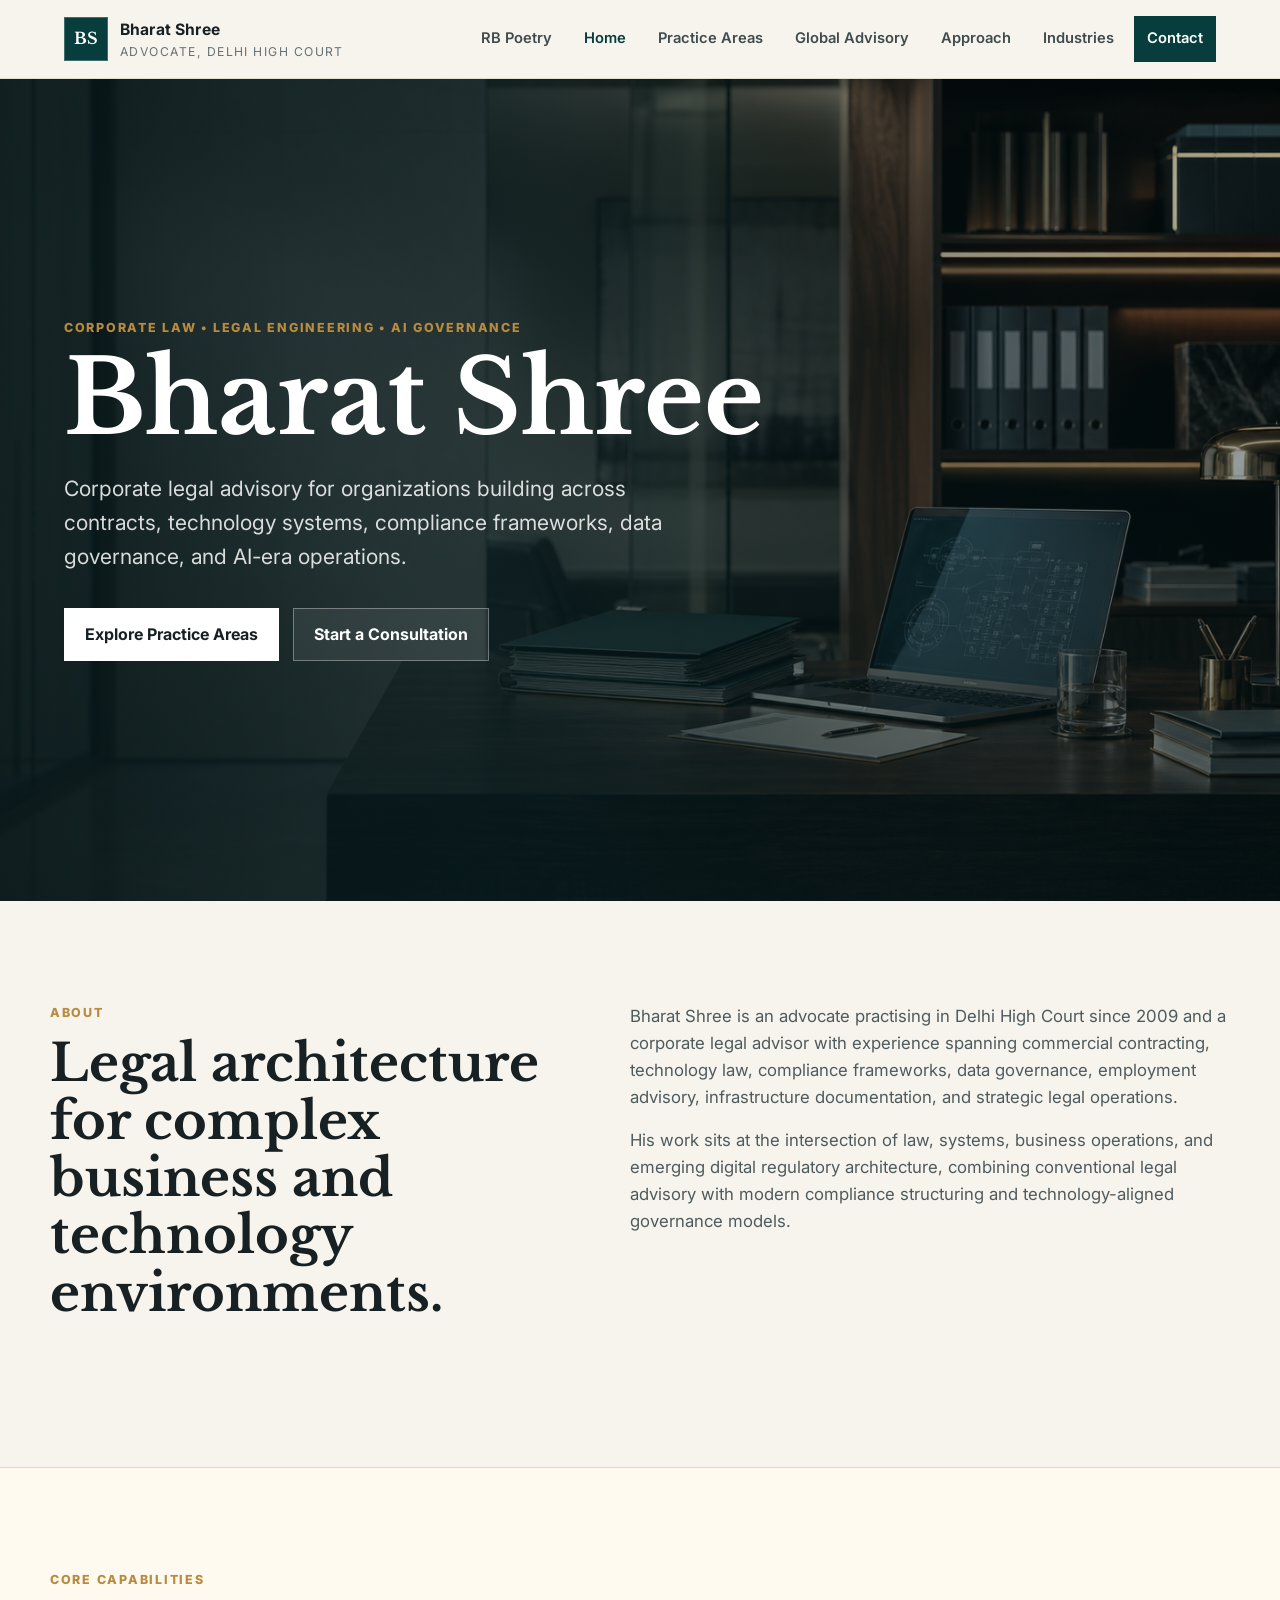
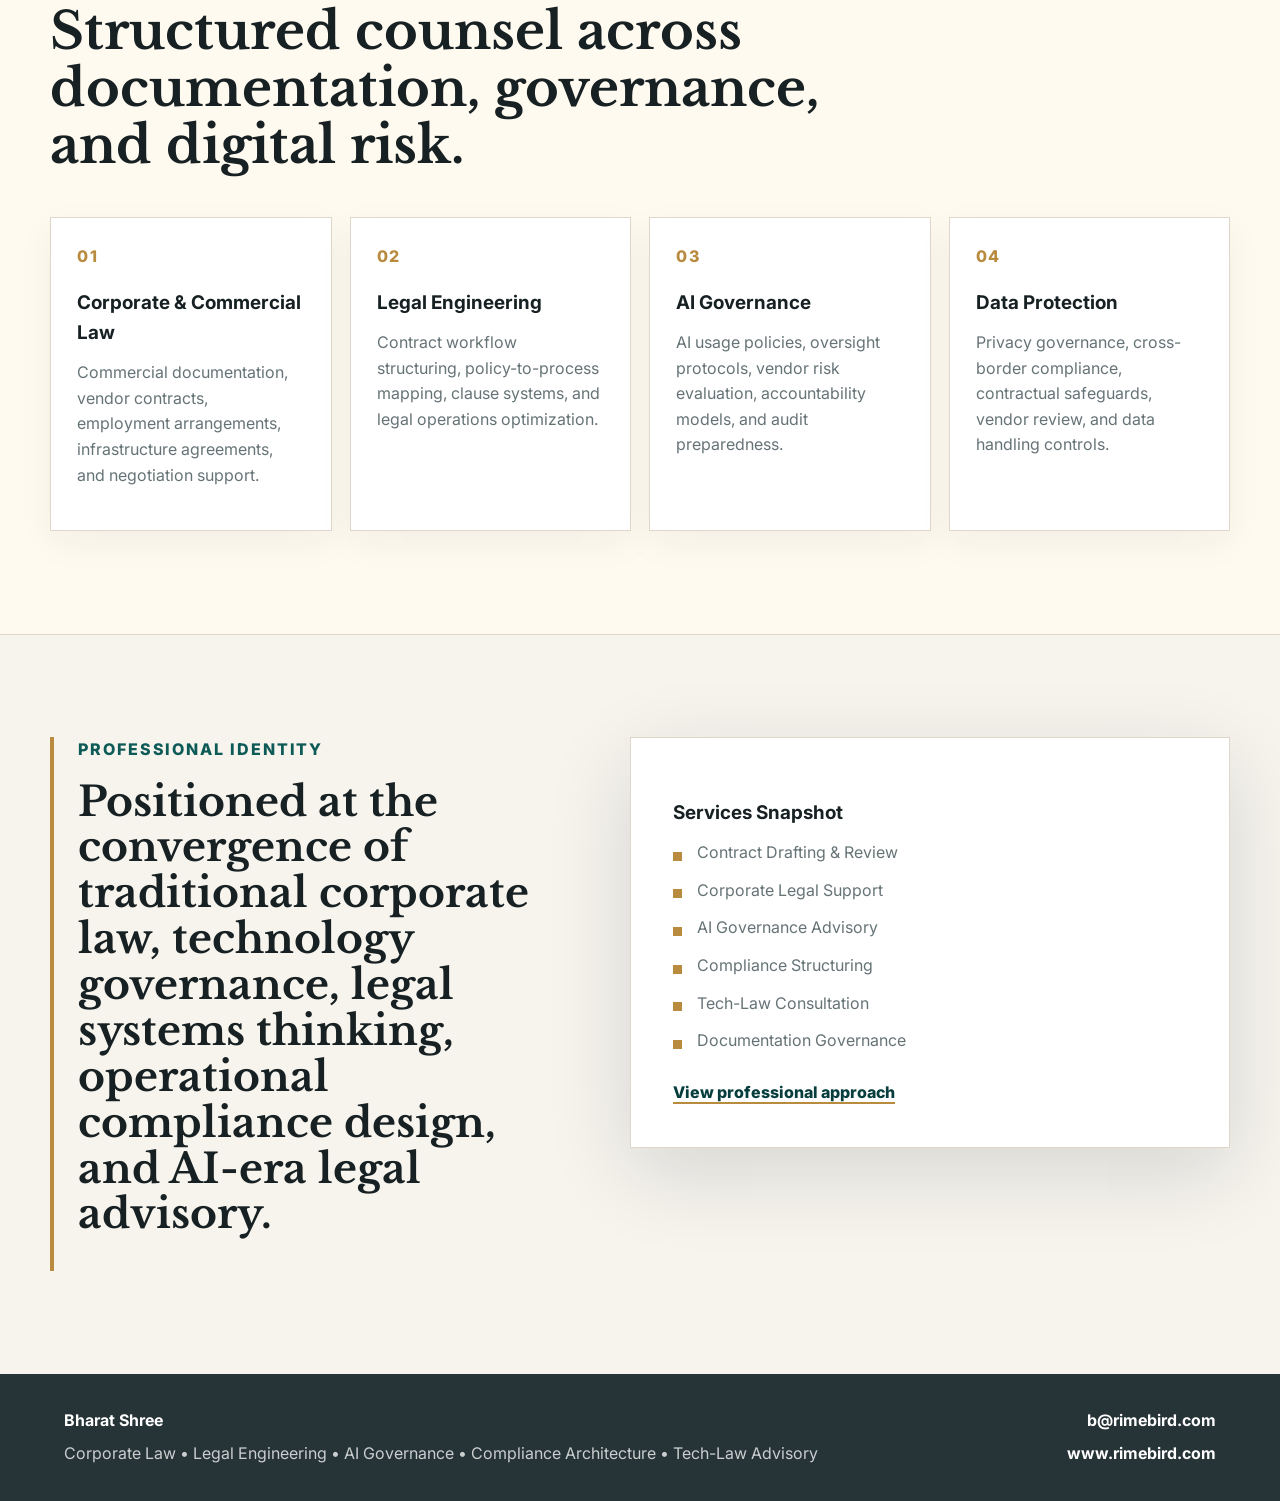
==== index.html @ 70ee5448 "Update index.html" ====
<!DOCTYPE html>
<html lang="en">
<head> 
  <meta charset="UTF-8">
  <meta name="viewport" content="width=device-width, initial-scale=1.0">
  <title>Bharat Shree | Corporate Law, AI Governance & Legal Engineering</title>
  <meta name="description" content="Modern corporate legal advisory across commercial law, legal engineering, AI governance, compliance architecture, data protection, and tech-law.">
  <link rel="preconnect" href="https://fonts.googleapis.com">
  <link rel="preconnect" href="https://fonts.gstatic.com" crossorigin>
  <link href="https://fonts.googleapis.com/css2?family=Inter:wght@400;500;600;700;800&family=Libre+Baskerville:wght@400;700&display=swap" rel="stylesheet">
  <link rel="stylesheet" href="styles.css">
</head>
<body>
  <header class="site-header">
    <a class="brand" href="index.html" aria-label="Bharat Shree home">
      <span class="brand-mark">BS</span>
      <span>
        <strong>Bharat Shree</strong>
        <small>Advocate, Delhi High Court</small>
      </span>
    </a>
    <button class="nav-toggle" type="button" aria-expanded="false" aria-controls="site-nav">
      <span></span><span></span><span></span>
    </button>
    <nav class="site-nav" id="site-nav" aria-label="Primary navigation">
      <a href="https://www.rimebird.com/">RB Poetry</a>
      <a class="active" href="index.html">Home</a>
      <a href="practice-areas.html">Practice Areas</a>
      <a href="global-advisory.html">Global Advisory</a>
      <a href="approach.html">Approach</a>
      <a href="industries.html">Industries</a>
      <a class="nav-cta" href="contact.html">Contact</a>
    </nav>
  </header>

  <main>
    <section class="hero">
      <div class="hero-media" role="img" aria-label="Modern legal technology advisory office"></div>
      <div class="hero-overlay"></div>
      <div class="hero-content">
        <p class="eyebrow">Corporate Law &bull; Legal Engineering &bull; AI Governance</p>
        <h1>Bharat Shree</h1>
        <p class="hero-copy">Corporate legal advisory for organizations building across contracts, technology systems, compliance frameworks, data governance, and AI-era operations.</p>
        <div class="hero-actions">
          <a class="button primary" href="practice-areas.html">Explore Practice Areas</a>
          <a class="button secondary" href="contact.html">Start a Consultation</a>
        </div>
      </div>
    </section>

    <section class="section intro-grid">
      <div>
        <p class="section-kicker">About</p>
        <h2>Legal architecture for complex business and technology environments.</h2>
      </div>
      <div class="lead-stack">
        <p>Bharat Shree is an advocate practising in Delhi High Court since 2009 and a corporate legal advisor with experience spanning commercial contracting, technology law, compliance frameworks, data governance, employment advisory, infrastructure documentation, and strategic legal operations.</p>
        <p>His work sits at the intersection of law, systems, business operations, and emerging digital regulatory architecture, combining conventional legal advisory with modern compliance structuring and technology-aligned governance models.</p>
      </div>
    </section>

    <section class="band">
      <div class="section">
        <div class="section-heading">
          <p class="section-kicker">Core Capabilities</p>
          <h2>Structured counsel across documentation, governance, and digital risk.</h2>
        </div>
        <div class="capability-grid">
          <a class="capability-card" href="practice-areas.html#corporate-commercial">
            <span>01</span>
            <h3>Corporate & Commercial Law</h3>
            <p>Commercial documentation, vendor contracts, employment arrangements, infrastructure agreements, and negotiation support.</p>
          </a>
          <a class="capability-card" href="practice-areas.html#legal-engineering">
            <span>02</span>
            <h3>Legal Engineering</h3>
            <p>Contract workflow structuring, policy-to-process mapping, clause systems, and legal operations optimization.</p>
          </a>
          <a class="capability-card" href="practice-areas.html#ai-governance">
            <span>03</span>
            <h3>AI Governance</h3>
            <p>AI usage policies, oversight protocols, vendor risk evaluation, accountability models, and audit preparedness.</p>
          </a>
          <a class="capability-card" href="practice-areas.html#data-protection">
            <span>04</span>
            <h3>Data Protection</h3>
            <p>Privacy governance, cross-border compliance, contractual safeguards, vendor review, and data handling controls.</p>
          </a>
        </div>
      </div>
    </section>

    <section class="section split-panel">
      <div class="quote-block">
        <p>Professional Identity</p>
        <h2>Positioned at the convergence of traditional corporate law, technology governance, legal systems thinking, operational compliance design, and AI-era legal advisory.</h2>
      </div>
      <div class="snapshot">
        <h3>Services Snapshot</h3>
        <ul class="check-list">
          <li>Contract Drafting & Review</li>
          <li>Corporate Legal Support</li>
          <li>AI Governance Advisory</li>
          <li>Compliance Structuring</li>
          <li>Tech-Law Consultation</li>
          <li>Documentation Governance</li>
        </ul>
        <a class="text-link" href="approach.html">View professional approach</a>
      </div>
    </section>
  </main>

  <footer class="site-footer">
    <div>
      <strong>Bharat Shree</strong>
      <p>Corporate Law &bull; Legal Engineering &bull; AI Governance &bull; Compliance Architecture &bull; Tech-Law Advisory</p>
    </div>
    <div class="footer-links">
      <a href="mailto:b@rimebird.com">b@rimebird.com</a>
      <a href="https://www.rimebird.com">www.rimebird.com</a>
    </div>
  </footer>

  <script src="script.js"></script>
</body>
</html>
---- styles.css ----
:root {
  --ink: #172022;
  --muted: #667376;
  --paper: #f7f4ee;
  --surface: #ffffff;
  --line: #ded7ca;
  --teal: #0d5a57;
  --teal-dark: #073e3d;
  --gold: #b98b3f;
  --slate: #263337;
  --shadow: 0 24px 80px rgba(15, 29, 32, 0.14);
}

* {
  box-sizing: border-box;
}

html {
  scroll-behavior: smooth;
}

body {
  margin: 0;
  font-family: "Inter", Arial, sans-serif;
  color: var(--ink);
  background: var(--paper);
  line-height: 1.6;
}

a {
  color: inherit;
  text-decoration: none;
}

p, h1, h2, h3 {
  margin-top: 0;
}

.site-header {
  position: sticky;
  top: 0;
  z-index: 20;
  display: flex;
  align-items: center;
  justify-content: space-between;
  gap: 24px;
  padding: 16px clamp(20px, 5vw, 64px);
  background: rgba(247, 244, 238, 0.94);
  border-bottom: 1px solid rgba(222, 215, 202, 0.8);
  backdrop-filter: blur(16px);
}

.brand {
  display: flex;
  align-items: center;
  gap: 12px;
  min-width: max-content;
}

.brand-mark {
  display: grid;
  place-items: center;
  width: 44px;
  height: 44px;
  color: #fff;
  background: var(--teal-dark);
  border: 1px solid rgba(255, 255, 255, 0.24);
  font-family: "Libre Baskerville", Georgia, serif;
  font-weight: 700;
}

.brand strong {
  display: block;
  font-size: 0.98rem;
  letter-spacing: 0.01em;
}

.brand small {
  display: block;
  color: var(--muted);
  font-size: 0.76rem;
  text-transform: uppercase;
  letter-spacing: 0.12em;
}

.site-nav {
  display: flex;
  align-items: center;
  gap: 8px;
}

.site-nav a {
  padding: 10px 12px;
  color: #3f4c4e;
  font-size: 0.92rem;
  font-weight: 600;
}

.site-nav a:hover,
.site-nav a.active {
  color: var(--teal-dark);
}

.site-nav .nav-cta {
  color: #fff;
  background: var(--teal-dark);
  border: 1px solid var(--teal-dark);
}

.site-nav .nav-cta:hover,
.site-nav .nav-cta.active {
  color: #fff;
  background: var(--teal);
}

.nav-toggle {
  display: none;
  width: 42px;
  height: 42px;
  padding: 10px;
  border: 1px solid var(--line);
  background: transparent;
}

.nav-toggle span {
  display: block;
  height: 2px;
  margin: 5px 0;
  background: var(--ink);
}

.hero {
  position: relative;
  min-height: calc(100vh - 78px);
  display: flex;
  align-items: center;
  padding: clamp(64px, 9vw, 120px) clamp(20px, 5vw, 72px);
  overflow: hidden;
  color: #fff;
}

.hero-media,
.hero-overlay {
  position: absolute;
  inset: 0;
}

.hero-media {
  background: url("legal-tech-hero.png") center right / cover no-repeat;
  transform: scale(1.02);
}

.hero-overlay {
  background:
    linear-gradient(90deg, rgba(7, 22, 24, 0.92) 0%, rgba(7, 26, 29, 0.78) 38%, rgba(7, 26, 29, 0.38) 68%, rgba(7, 26, 29, 0.24) 100%),
    linear-gradient(0deg, rgba(7, 26, 29, 0.44), rgba(7, 26, 29, 0.06));
}

.hero-content {
  position: relative;
  width: min(720px, 100%);
}

.eyebrow,
.section-kicker {
  color: var(--gold);
  font-size: 0.78rem;
  font-weight: 800;
  letter-spacing: 0.14em;
  text-transform: uppercase;
}

.hero h1,
.page-hero h1,
.contact-hero h1 {
  margin-bottom: 24px;
  font-family: "Libre Baskerville", Georgia, serif;
  font-size: clamp(3.2rem, 8vw, 7.2rem);
  line-height: 0.96;
  letter-spacing: 0;
}

.hero-copy {
  max-width: 650px;
  color: rgba(255, 255, 255, 0.84);
  font-size: clamp(1.08rem, 2vw, 1.32rem);
}

.hero-actions {
  display: flex;
  flex-wrap: wrap;
  gap: 14px;
  margin-top: 34px;
}

.button {
  display: inline-flex;
  align-items: center;
  justify-content: center;
  min-height: 48px;
  padding: 13px 20px;
  border: 1px solid rgba(255, 255, 255, 0.34);
  font-weight: 700;
}

.button.primary {
  color: var(--ink);
  background: #fff;
}

.button.secondary {
  color: #fff;
  background: rgba(255, 255, 255, 0.08);
}

.section {
  width: min(1180px, calc(100% - 40px));
  margin: 0 auto;
  padding: clamp(64px, 8vw, 104px) 0;
}

.intro-grid,
.split-panel,
.two-column {
  display: grid;
  grid-template-columns: 0.9fr 1.1fr;
  gap: clamp(36px, 7vw, 96px);
  align-items: start;
}

h2 {
  font-family: "Libre Baskerville", Georgia, serif;
  font-size: clamp(2rem, 4vw, 3.4rem);
  line-height: 1.12;
  letter-spacing: 0;
}

.lead-stack p,
.text-block p,
.page-hero p {
  color: #4e5b5e;
  font-size: 1.05rem;
}

.band {
  background: #fffaf0;
  border-top: 1px solid var(--line);
  border-bottom: 1px solid var(--line);
}

.section-heading {
  max-width: 780px;
  margin-bottom: 38px;
}

.capability-grid {
  display: grid;
  grid-template-columns: repeat(4, minmax(0, 1fr));
  gap: 18px;
}

.capability-card {
  min-height: 280px;
  padding: 26px;
  background: var(--surface);
  border: 1px solid var(--line);
  box-shadow: 0 12px 34px rgba(23, 32, 34, 0.05);
}

.capability-card span,
.number,
.principle span {
  color: var(--gold);
  font-weight: 800;
  letter-spacing: 0.12em;
}

.capability-card h3,
.snapshot h3,
.framework-card h3,
.contact-card p {
  margin: 18px 0 12px;
  font-size: 1.18rem;
}

.capability-card p,
.snapshot li,
.framework-card li,
.principle p,
.practice-detail li {
  color: var(--muted);
}

.quote-block {
  padding-left: 24px;
  border-left: 4px solid var(--gold);
}

.quote-block h2 {
  font-size: clamp(1.65rem, 3.2vw, 2.8rem);
}

.quote-block p {
  color: var(--teal);
  font-weight: 800;
  text-transform: uppercase;
  letter-spacing: 0.12em;
}

.snapshot,
.framework-card,
.contact-card {
  padding: clamp(28px, 4vw, 42px);
  background: var(--surface);
  border: 1px solid var(--line);
  box-shadow: var(--shadow);
}

.check-list {
  display: grid;
  gap: 12px;
  margin: 0 0 26px;
  padding: 0;
  list-style: none;
}

.check-list li {
  position: relative;
  padding-left: 24px;
}

.check-list li::before {
  content: "";
  position: absolute;
  left: 0;
  top: 0.72em;
  width: 9px;
  height: 9px;
  background: var(--gold);
}

.check-list.compact {
  margin-bottom: 0;
}

.text-link {
  color: var(--teal-dark);
  font-weight: 800;
  border-bottom: 2px solid var(--gold);
}

.page-hero {
  width: min(1060px, calc(100% - 40px));
  margin: 0 auto;
  padding: clamp(72px, 10vw, 132px) 0 clamp(36px, 6vw, 64px);
}

.page-hero.narrow {
  max-width: 920px;
}

.page-hero h1,
.contact-hero h1 {
  color: var(--ink);
  font-size: clamp(2.6rem, 6vw, 5.4rem);
}

.practice-list {
  display: grid;
  gap: 22px;
  padding-top: 30px;
}

.practice-detail {
  display: grid;
  grid-template-columns: 0.9fr 1.1fr;
  gap: 36px;
  padding: clamp(28px, 4vw, 44px);
  background: var(--surface);
  border: 1px solid var(--line);
}

.practice-detail h2 {
  margin: 8px 0 14px;
  font-size: clamp(1.8rem, 3vw, 2.6rem);
}

.practice-detail ul {
  margin: 0;
  padding-left: 20px;
}

.practice-detail li + li {
  margin-top: 10px;
}

.principle-grid {
  display: grid;
  grid-template-columns: repeat(4, minmax(0, 1fr));
  gap: 18px;
}

.principle {
  padding: 28px;
  background: #fff;
  border: 1px solid var(--line);
}

.principle h2 {
  margin: 16px 0 14px;
  font-size: 1.45rem;
}

.tag-cloud,
.industry-grid {
  display: grid;
  grid-template-columns: repeat(5, minmax(0, 1fr));
  gap: 12px;
}

.tag-cloud span,
.industry-grid div {
  display: flex;
  align-items: center;
  min-height: 72px;
  padding: 16px 18px;
  background: #fff;
  border: 1px solid var(--line);
  color: #445053;
  font-weight: 700;
}

.industry-grid {
  grid-template-columns: repeat(3, minmax(0, 1fr));
}

.contact-hero {
  width: min(1120px, calc(100% - 40px));
  min-height: calc(100vh - 192px);
  margin: 0 auto;
  padding: clamp(72px, 10vw, 132px) 0;
  display: grid;
  grid-template-columns: 1fr 420px;
  gap: clamp(36px, 7vw, 86px);
  align-items: center;
}

.contact-card p {
  margin-bottom: 4px;
  color: var(--gold);
  font-weight: 800;
  text-transform: uppercase;
  letter-spacing: 0.12em;
}

.contact-card a {
  display: block;
  margin-bottom: 24px;
  color: var(--teal-dark);
  font-size: 1.35rem;
  font-weight: 800;
  overflow-wrap: anywhere;
}

.site-footer {
  display: flex;
  justify-content: space-between;
  gap: 28px;
  padding: 34px clamp(20px, 5vw, 64px);
  color: rgba(255, 255, 255, 0.76);
  background: var(--slate);
}

.site-footer strong {
  color: #fff;
}

.site-footer p {
  margin: 8px 0 0;
  max-width: 760px;
}

.footer-links {
  display: grid;
  align-content: center;
  gap: 8px;
  text-align: right;
  color: #fff;
  font-weight: 700;
}

@media (max-width: 980px) {
  .nav-toggle {
    display: block;
  }

  .site-nav {
    position: absolute;
    top: 77px;
    left: 0;
    right: 0;
    display: none;
    flex-direction: column;
    align-items: stretch;
    padding: 14px 20px 22px;
    background: var(--paper);
    border-bottom: 1px solid var(--line);
  }

  .site-nav.open {
    display: flex;
  }

  .site-nav a {
    padding: 13px 10px;
  }

  .capability-grid,
  .principle-grid,
  .tag-cloud,
  .industry-grid {
    grid-template-columns: repeat(2, minmax(0, 1fr));
  }

  .intro-grid,
  .split-panel,
  .two-column,
  .practice-detail,
  .contact-hero {
    grid-template-columns: 1fr;
  }

  .contact-hero {
    min-height: auto;
  }
}

@media (max-width: 640px) {
  .site-header {
    padding: 14px 16px;
  }

  .brand small {
    font-size: 0.68rem;
  }

  .hero {
    min-height: 760px;
    padding: 86px 20px 56px;
    align-items: flex-end;
  }

  .hero-overlay {
    background: linear-gradient(0deg, rgba(7, 22, 24, 0.96) 0%, rgba(7, 22, 24, 0.78) 56%, rgba(7, 22, 24, 0.28) 100%);
  }

  .hero-actions,
  .button {
    width: 100%;
  }

  .capability-grid,
  .principle-grid,
  .tag-cloud,
  .industry-grid {
    grid-template-columns: 1fr;
  }

  .site-footer {
    display: block;
  }

  .footer-links {
    margin-top: 22px;
    text-align: left;
  }
}
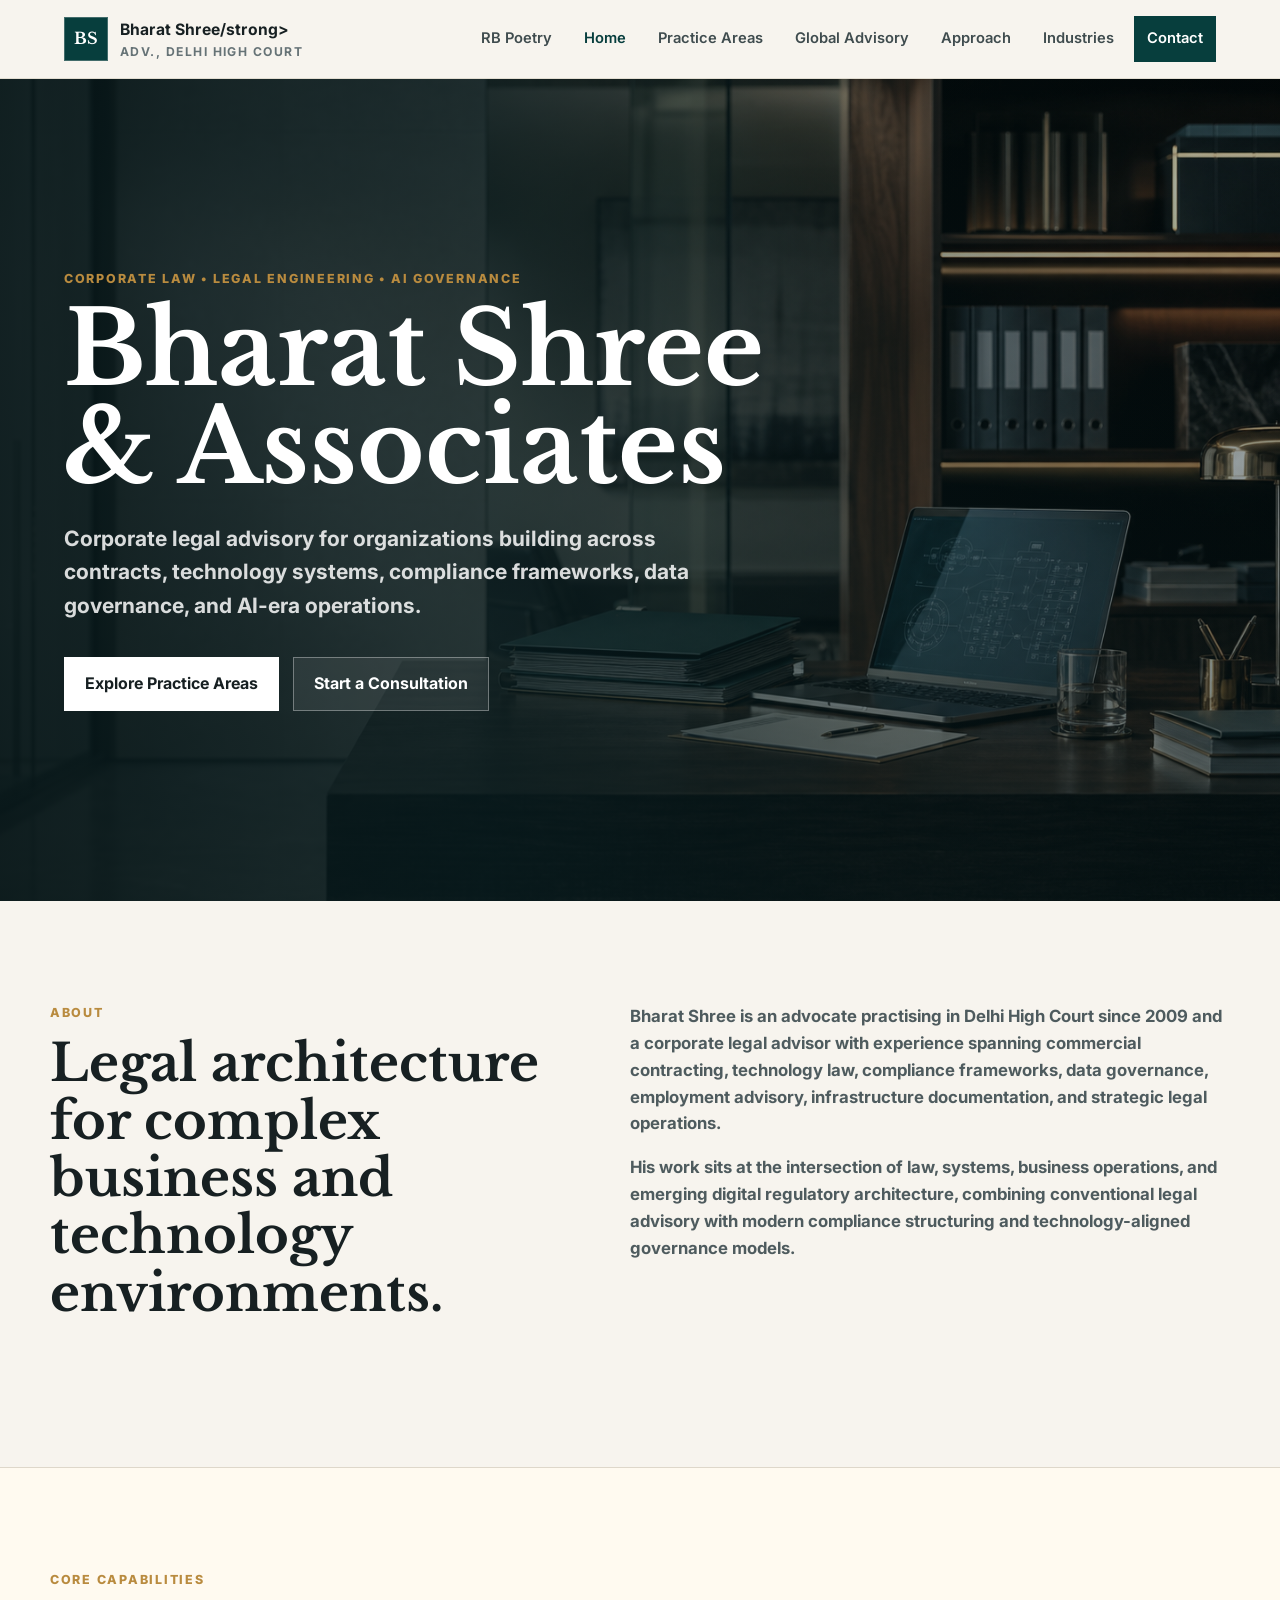
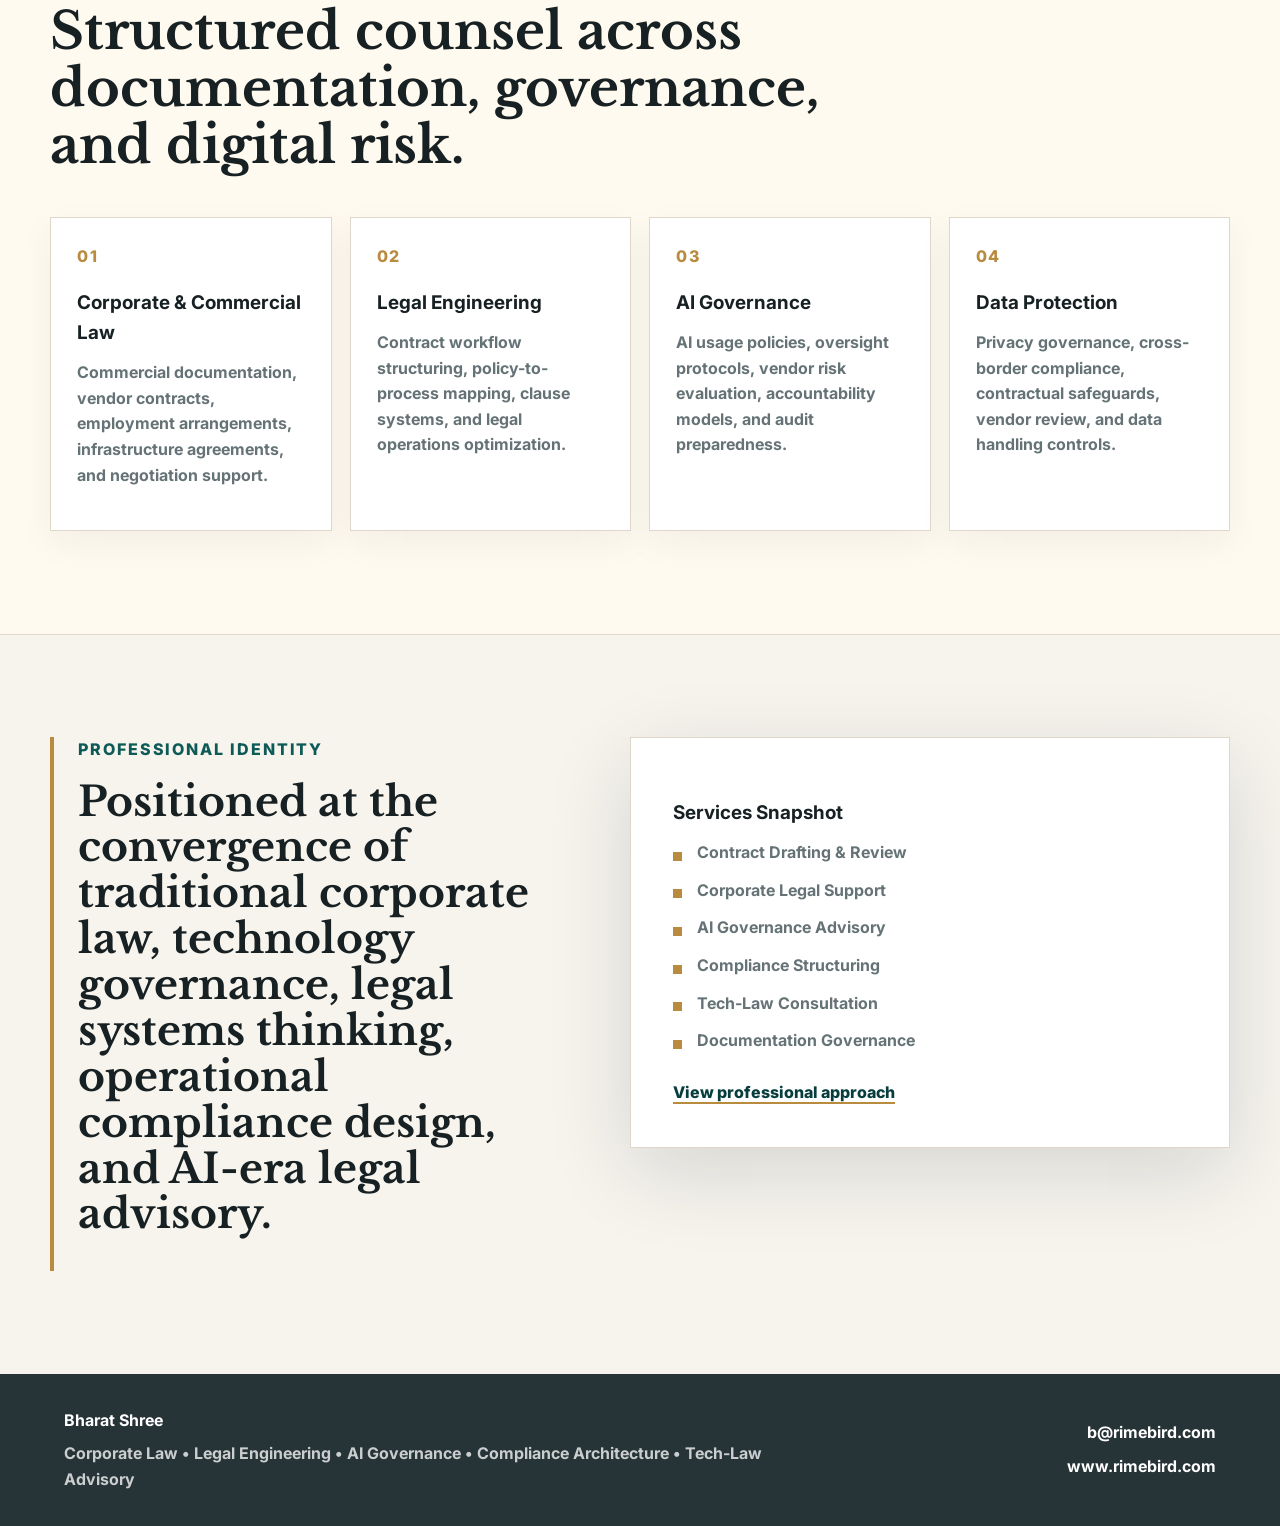
==== commit 6137fe66: "Update index.html" ====
--- a/index.html
+++ b/index.html
@@ -15,8 +15,8 @@
     <a class="brand" href="index.html" aria-label="Bharat Shree home">
       <span class="brand-mark">BS</span>
       <span>
-        <strong>Bharat Shree</strong>
-        <small>Advocate, Delhi High Court</small>
+        <strong>Bharat Shree/strong>
+        <small>Adv., Delhi High Court</small>
       </span>
     </a>
     <button class="nav-toggle" type="button" aria-expanded="false" aria-controls="site-nav">
@@ -39,7 +39,7 @@
       <div class="hero-overlay"></div>
       <div class="hero-content">
         <p class="eyebrow">Corporate Law &bull; Legal Engineering &bull; AI Governance</p>
-        <h1>Bharat Shree</h1>
+        <h1>Bharat Shree & Associates</h1>
         <p class="hero-copy">Corporate legal advisory for organizations building across contracts, technology systems, compliance frameworks, data governance, and AI-era operations.</p>
         <div class="hero-actions">
           <a class="button primary" href="practice-areas.html">Explore Practice Areas</a>
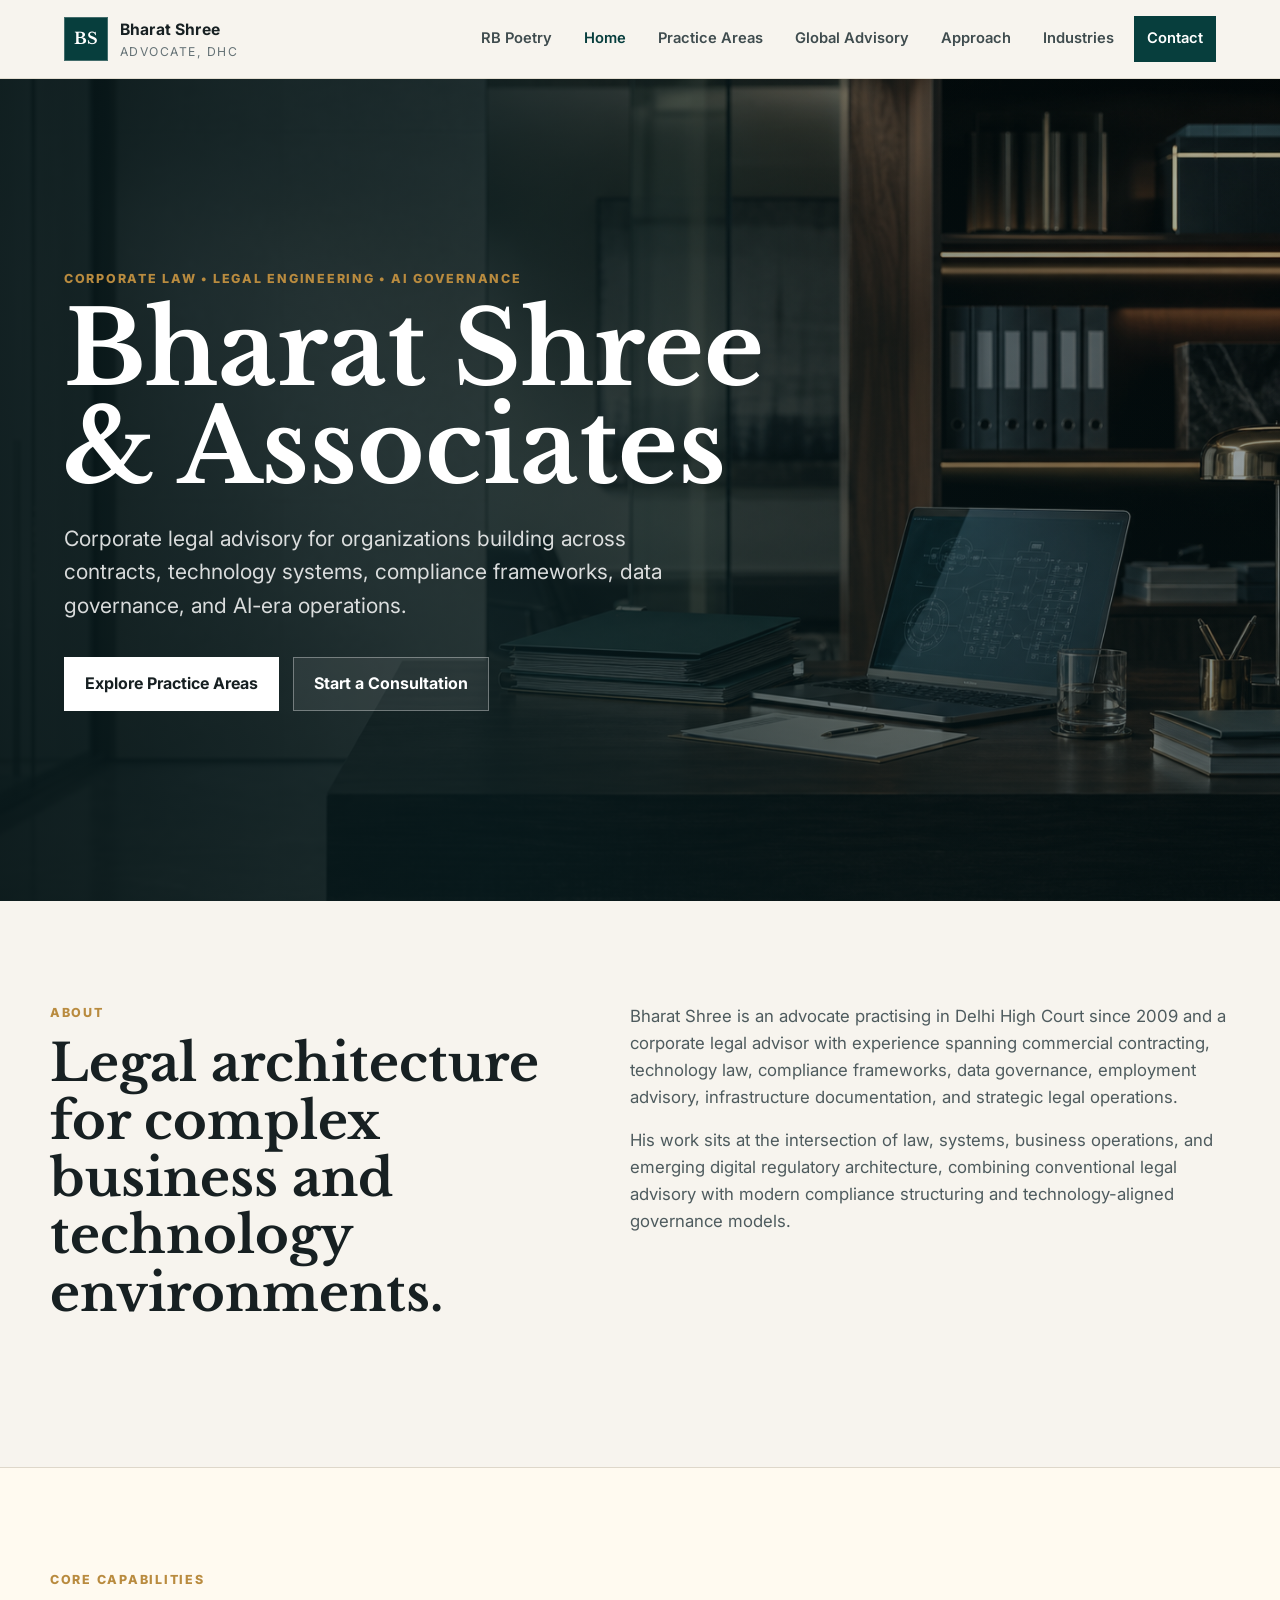
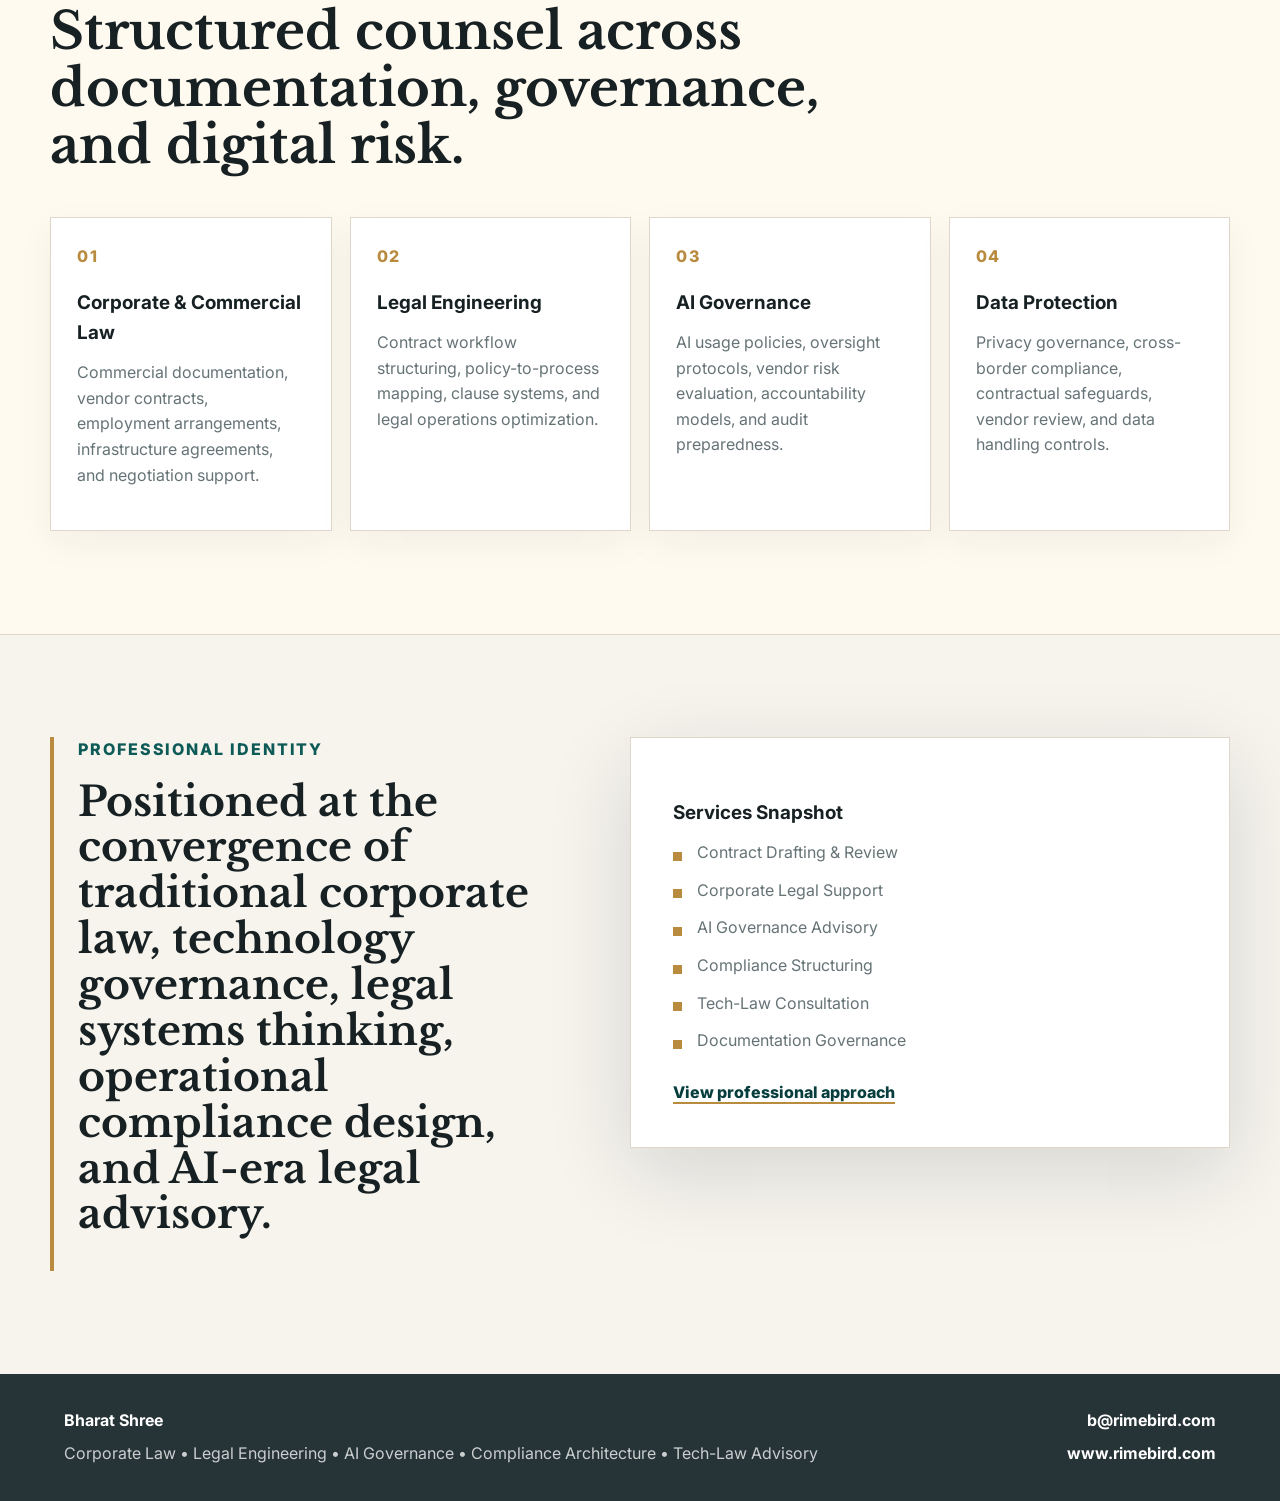
==== commit ebc660db: "Update index.html" ====
--- a/index.html
+++ b/index.html
@@ -15,8 +15,8 @@
     <a class="brand" href="index.html" aria-label="Bharat Shree home">
       <span class="brand-mark">BS</span>
       <span>
-        <strong>Bharat Shree/strong>
-        <small>Adv., Delhi High Court</small>
+        <strong>Bharat Shree</strong>
+        <small>Advocate, DHC</small>
       </span>
     </a>
     <button class="nav-toggle" type="button" aria-expanded="false" aria-controls="site-nav">
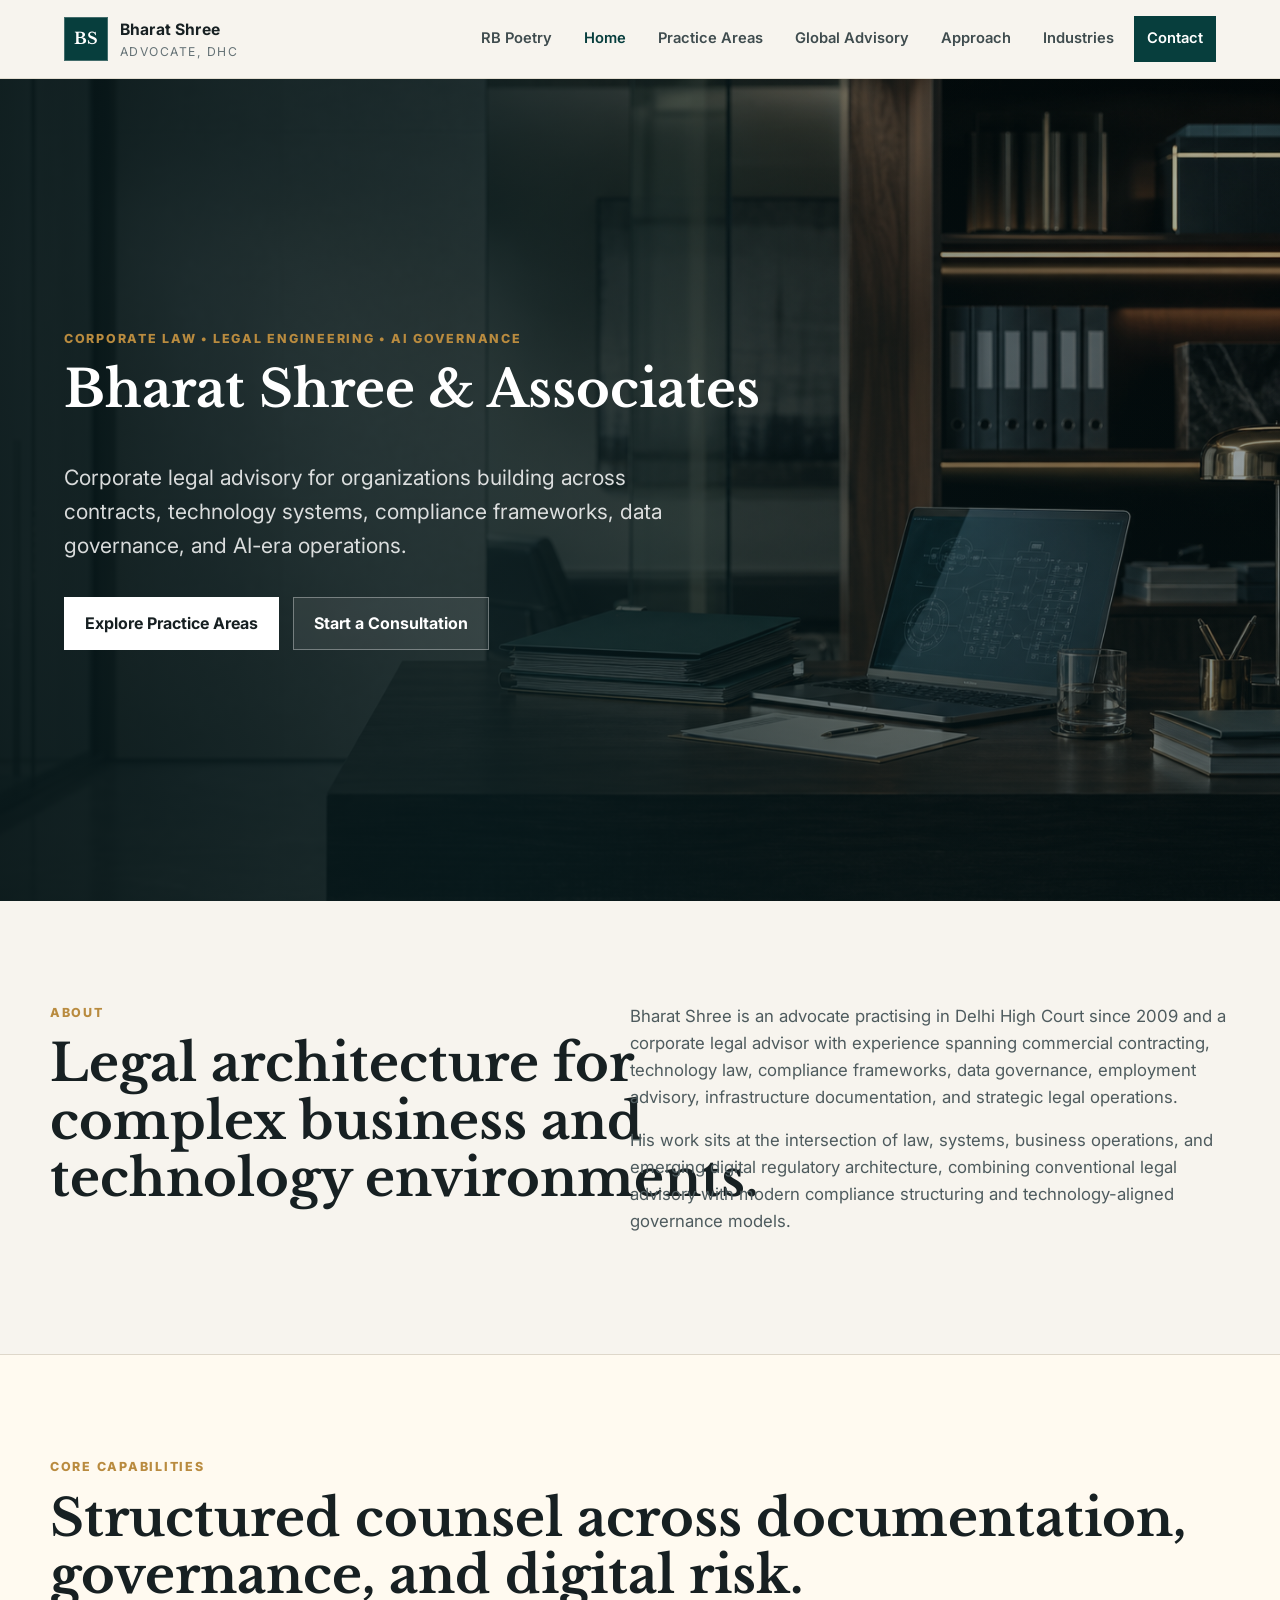
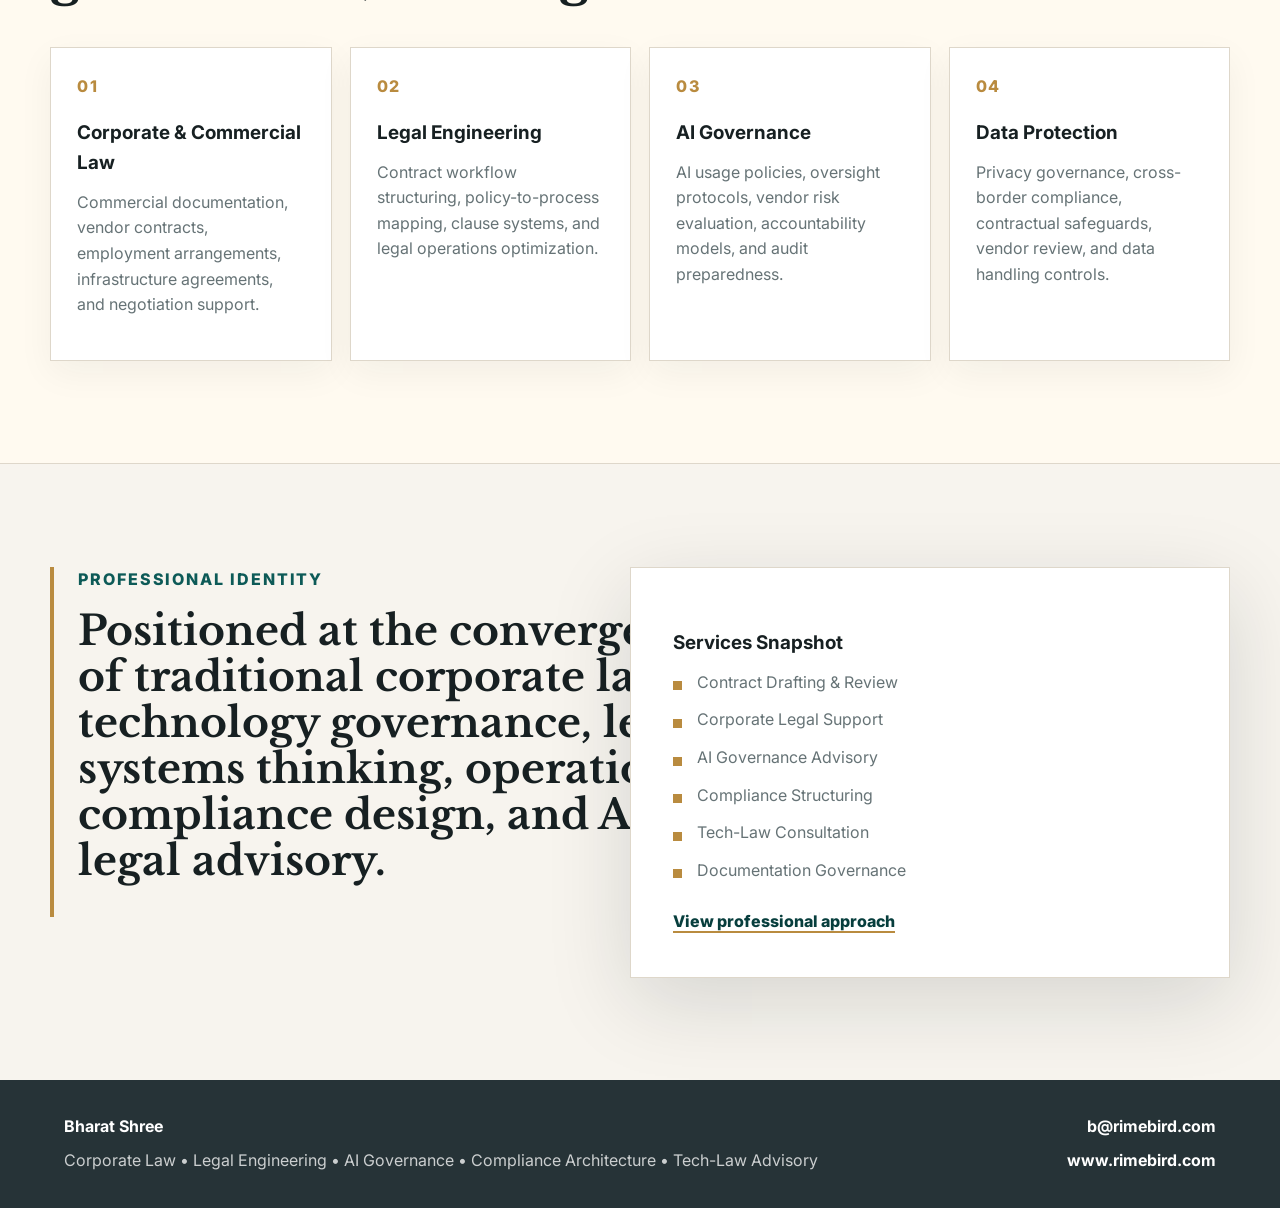
==== commit b1470bbd: "Update index.html" ====
--- a/index.html
+++ b/index.html
@@ -39,7 +39,7 @@
       <div class="hero-overlay"></div>
       <div class="hero-content">
         <p class="eyebrow">Corporate Law &bull; Legal Engineering &bull; AI Governance</p>
-        <h1>Bharat Shree & Associates</h1>
+        <h2>Bharat Shree & Associates</h2>
         <p class="hero-copy">Corporate legal advisory for organizations building across contracts, technology systems, compliance frameworks, data governance, and AI-era operations.</p>
         <div class="hero-actions">
           <a class="button primary" href="practice-areas.html">Explore Practice Areas</a>
--- a/styles.css
+++ b/styles.css
@@ -233,6 +233,7 @@
   font-size: clamp(2rem, 4vw, 3.4rem);
   line-height: 1.12;
   letter-spacing: 0;
+  width: 150% !important;
 }
 
 .lead-stack p,
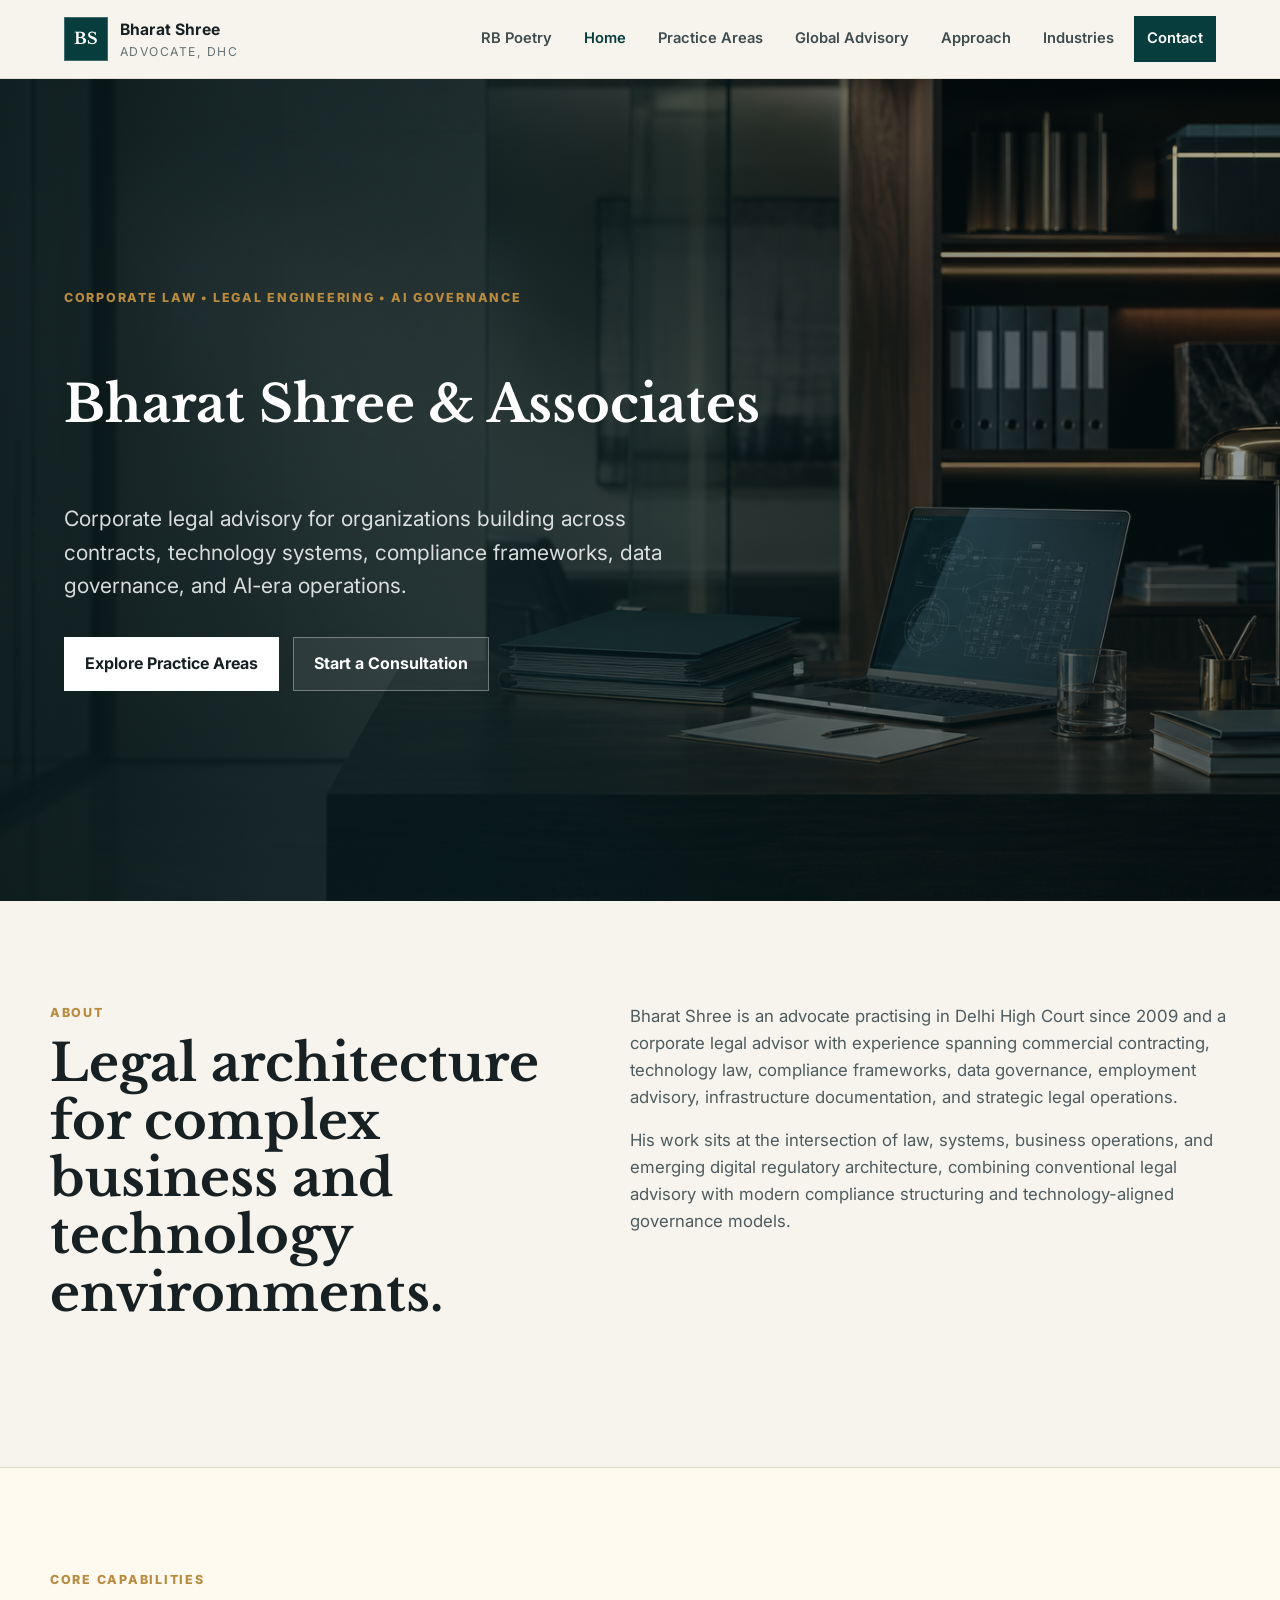
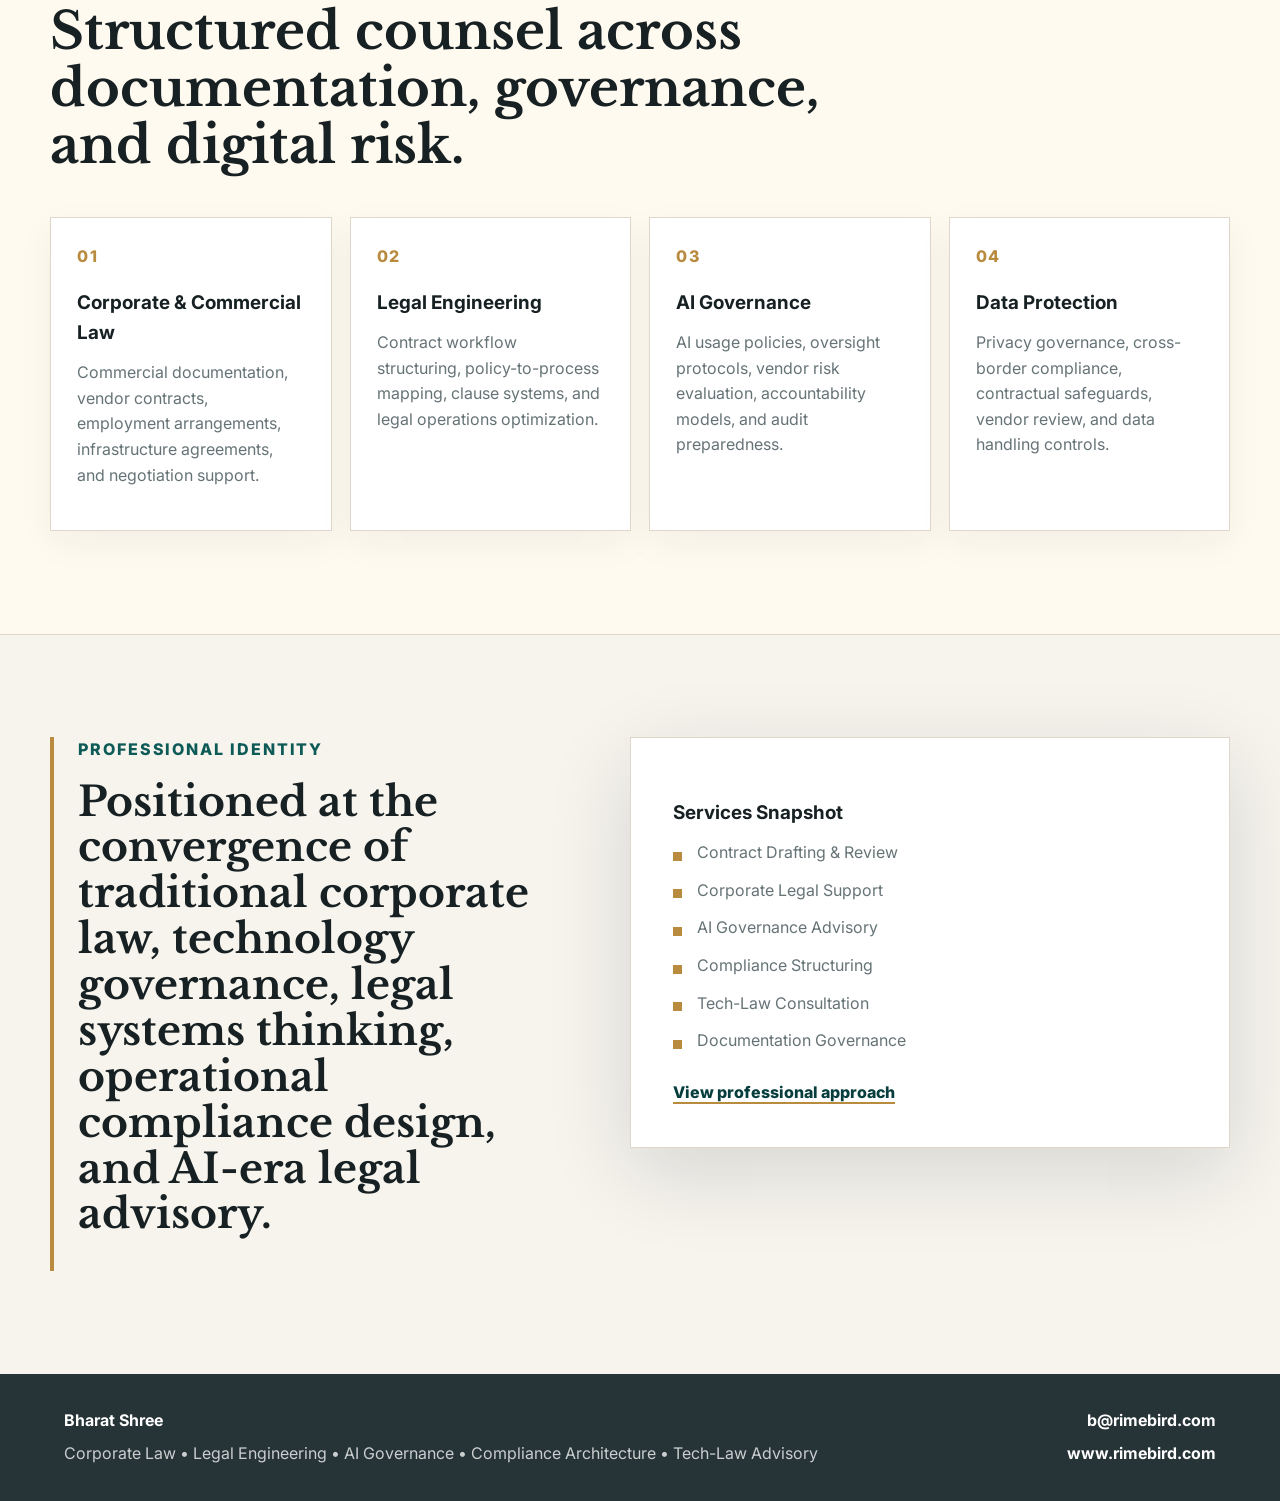
==== commit 97bf2426: "Update index.html" ====
--- a/index.html
+++ b/index.html
@@ -39,7 +39,7 @@
       <div class="hero-overlay"></div>
       <div class="hero-content">
         <p class="eyebrow">Corporate Law &bull; Legal Engineering &bull; AI Governance</p>
-        <h2>Bharat Shree & Associates</h2>
+        <h4>Bharat Shree & Associates</h4>
         <p class="hero-copy">Corporate legal advisory for organizations building across contracts, technology systems, compliance frameworks, data governance, and AI-era operations.</p>
         <div class="hero-actions">
           <a class="button primary" href="practice-areas.html">Explore Practice Areas</a>
--- a/styles.css
+++ b/styles.css
@@ -233,6 +233,13 @@
   font-size: clamp(2rem, 4vw, 3.4rem);
   line-height: 1.12;
   letter-spacing: 0;
+}
+
+h4 {
+  font-family: "Libre Baskerville", Georgia, serif;
+  font-size: clamp(2rem, 4vw, 3.4rem);
+  line-height: 1.12;
+  letter-spacing: 0;
   width: 150% !important;
 }
 
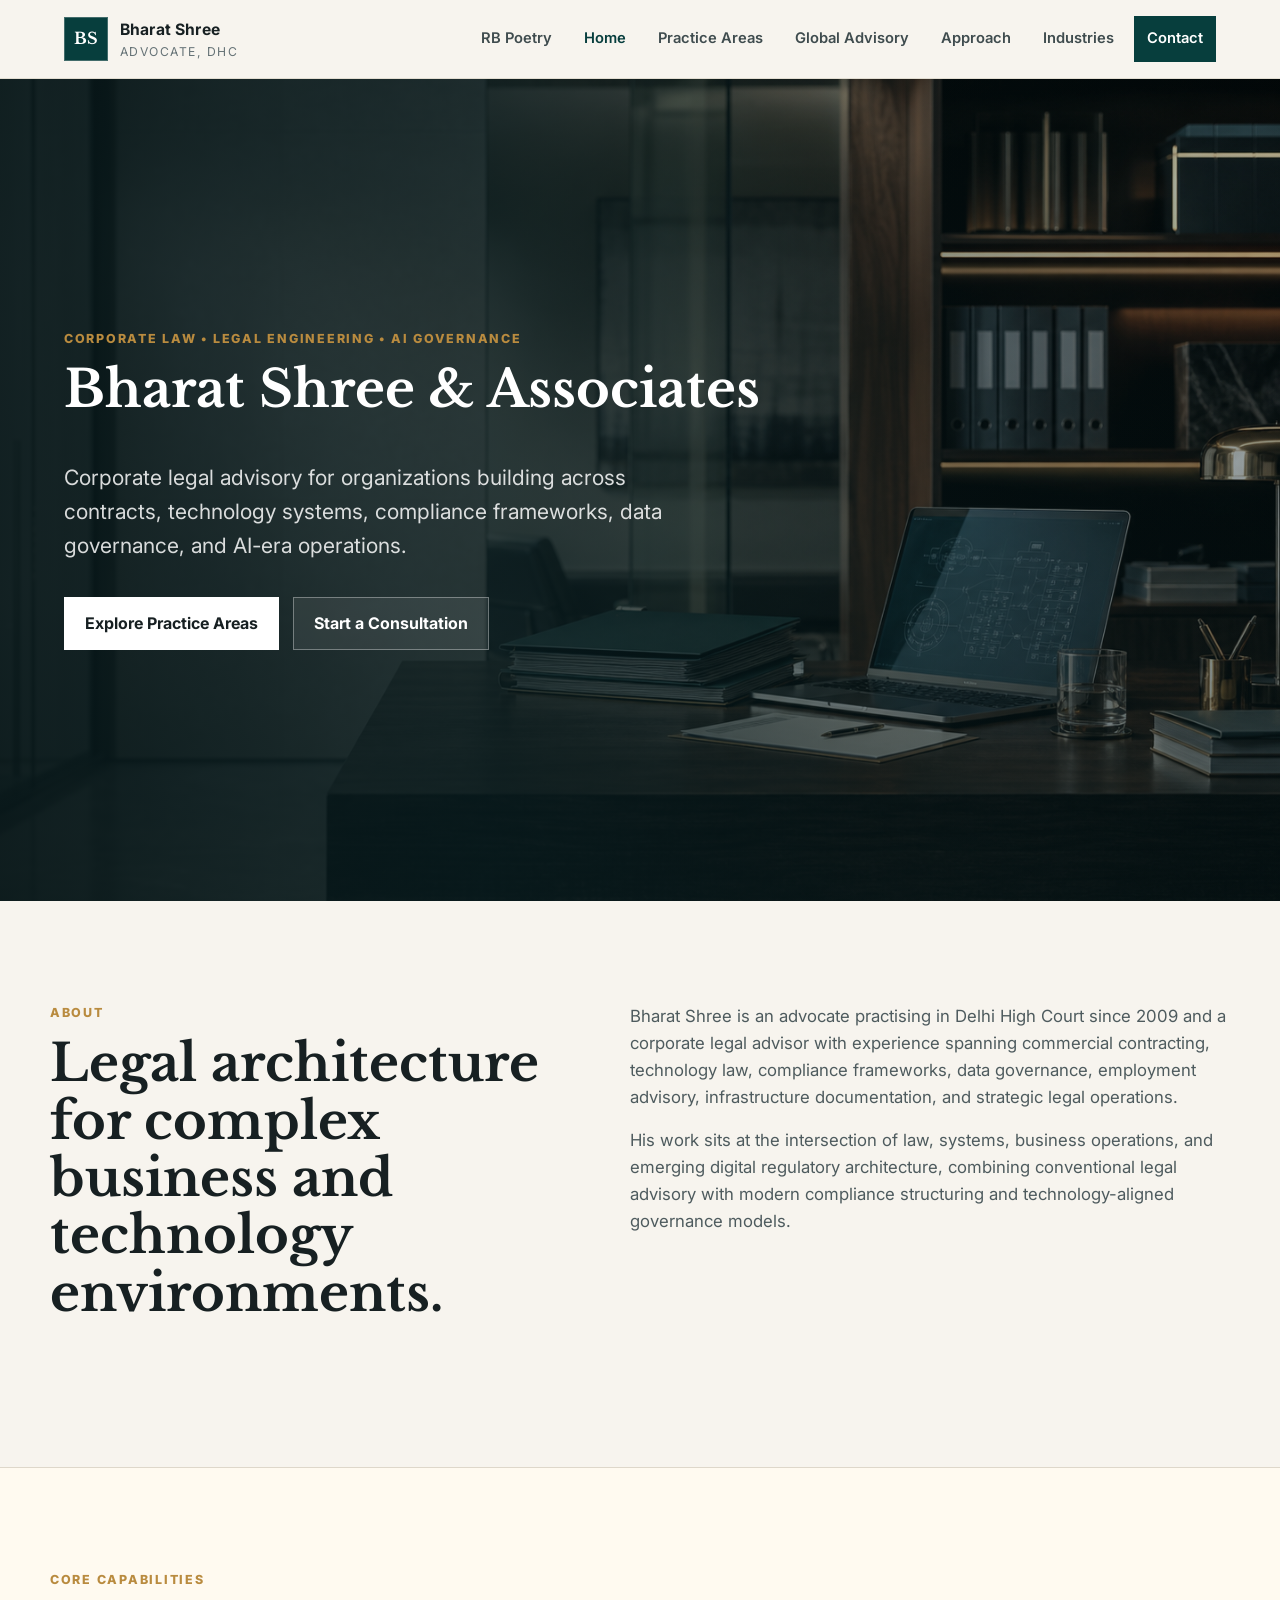
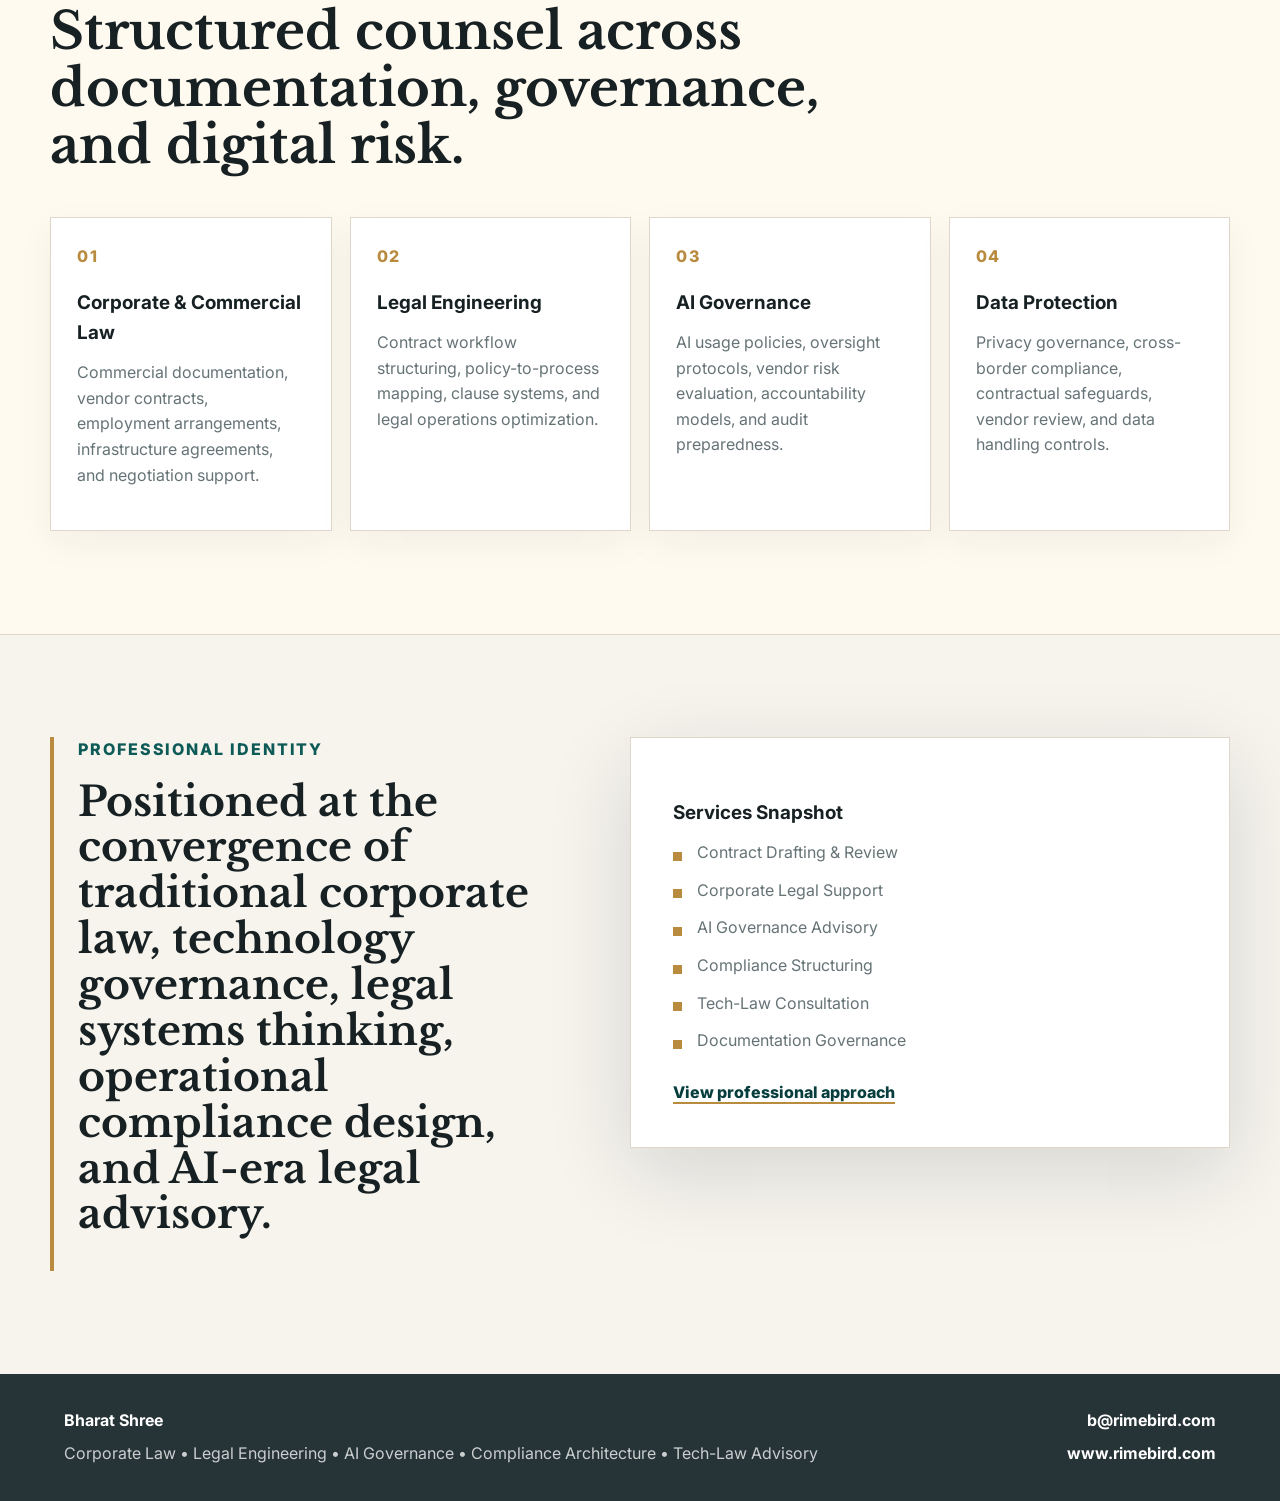
==== commit 7ef71931: "Update index.html" ====
--- a/index.html
+++ b/index.html
@@ -39,7 +39,7 @@
       <div class="hero-overlay"></div>
       <div class="hero-content">
         <p class="eyebrow">Corporate Law &bull; Legal Engineering &bull; AI Governance</p>
-        <h4>Bharat Shree & Associates</h4>
+        <h2>Bharat Shree & Associates</h2>
         <p class="hero-copy">Corporate legal advisory for organizations building across contracts, technology systems, compliance frameworks, data governance, and AI-era operations.</p>
         <div class="hero-actions">
           <a class="button primary" href="practice-areas.html">Explore Practice Areas</a>
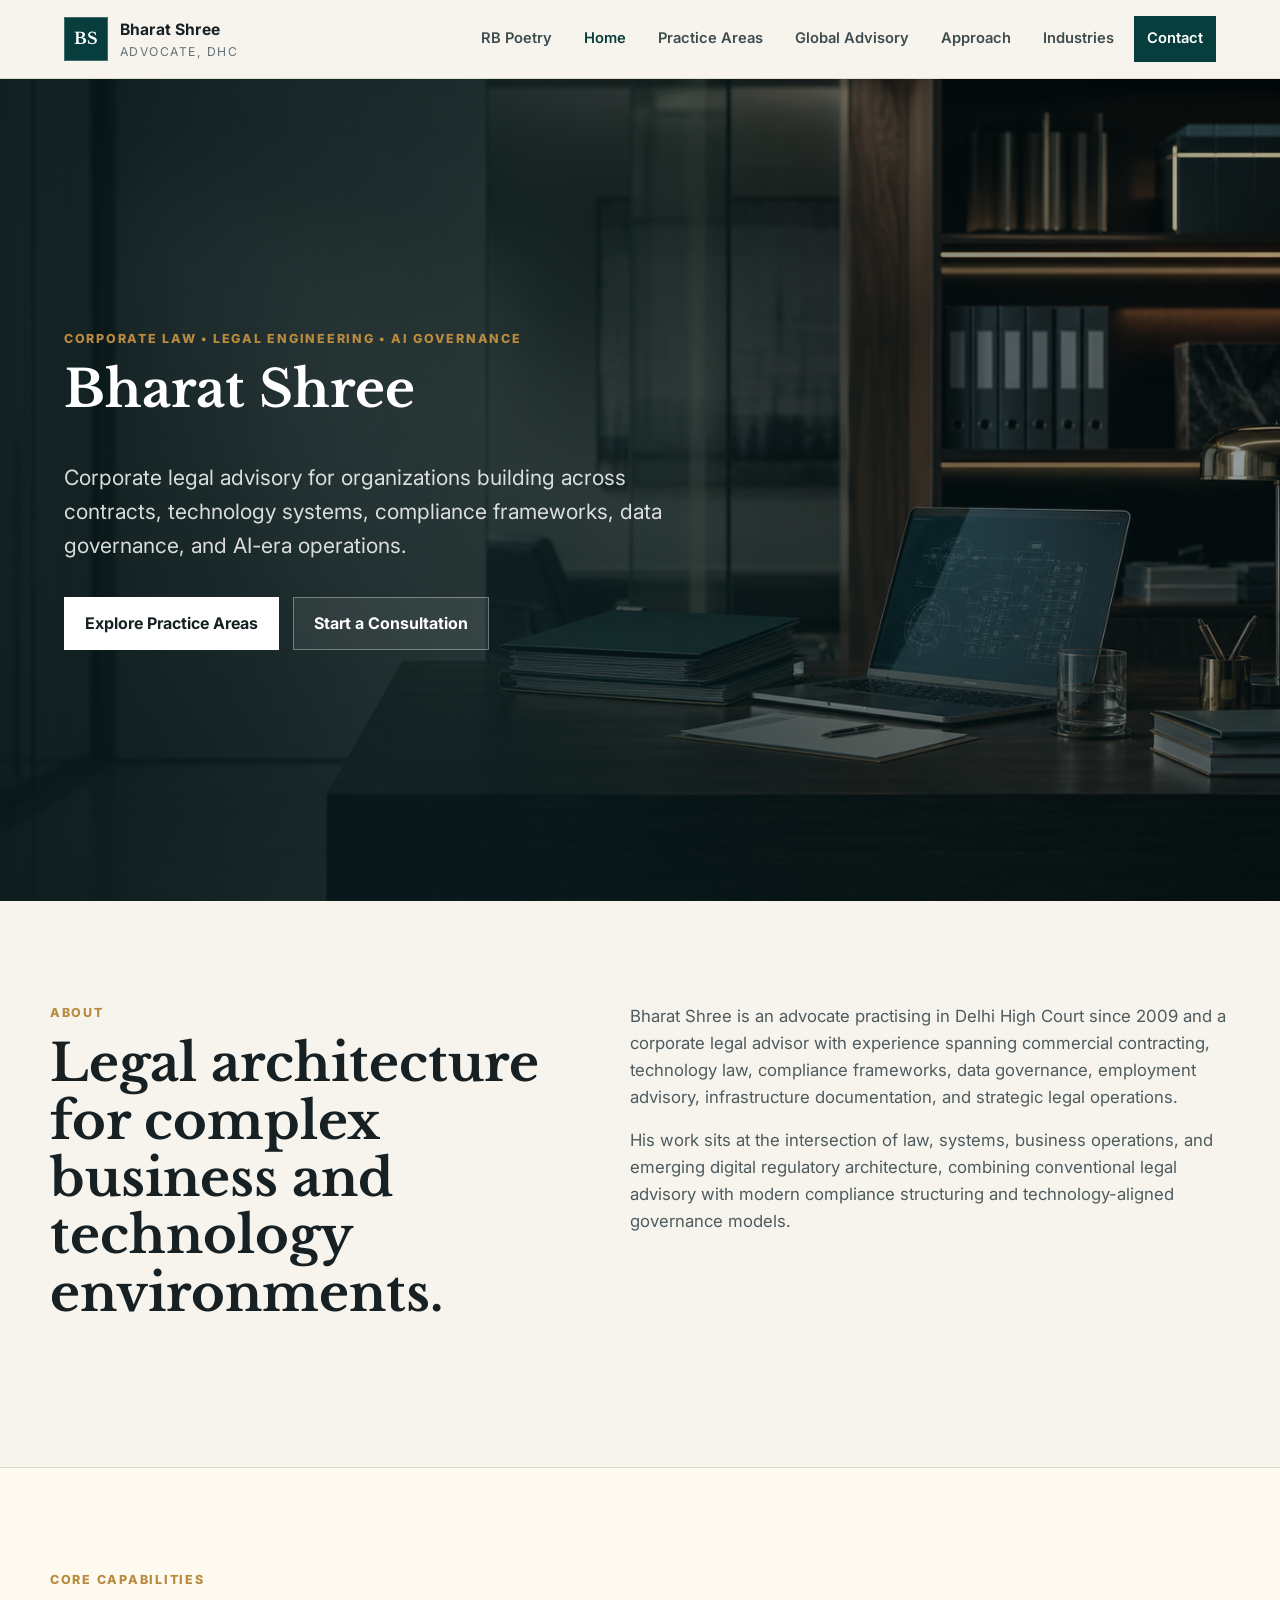
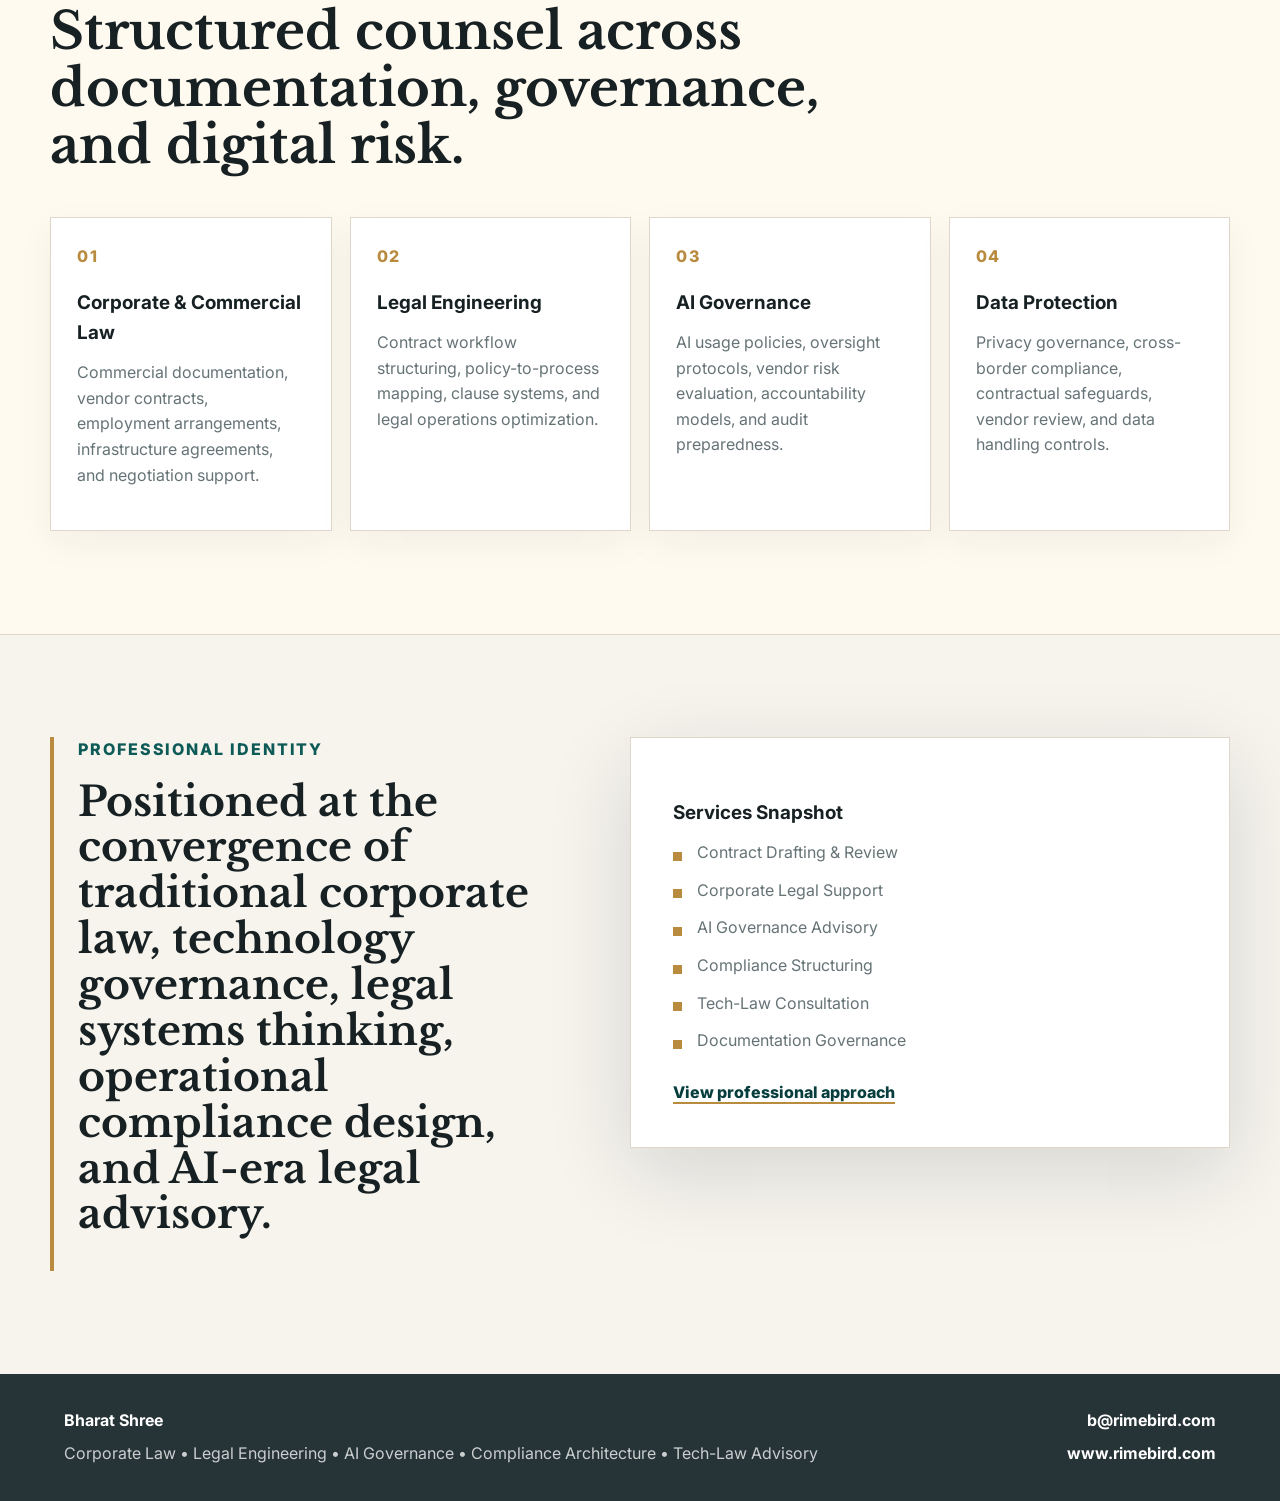
==== commit 470020c7: "Update index.html" ====
--- a/index.html
+++ b/index.html
@@ -39,7 +39,7 @@
       <div class="hero-overlay"></div>
       <div class="hero-content">
         <p class="eyebrow">Corporate Law &bull; Legal Engineering &bull; AI Governance</p>
-        <h2>Bharat Shree & Associates</h2>
+        <h2>Bharat Shree</h2>
         <p class="hero-copy">Corporate legal advisory for organizations building across contracts, technology systems, compliance frameworks, data governance, and AI-era operations.</p>
         <div class="hero-actions">
           <a class="button primary" href="practice-areas.html">Explore Practice Areas</a>
--- a/styles.css
+++ b/styles.css
@@ -235,14 +235,6 @@
   letter-spacing: 0;
 }
 
-h4 {
-  font-family: "Libre Baskerville", Georgia, serif;
-  font-size: clamp(2rem, 4vw, 3.4rem);
-  line-height: 1.12;
-  letter-spacing: 0;
-  width: 150% !important;
-}
-
 .lead-stack p,
 .text-block p,
 .page-hero p {
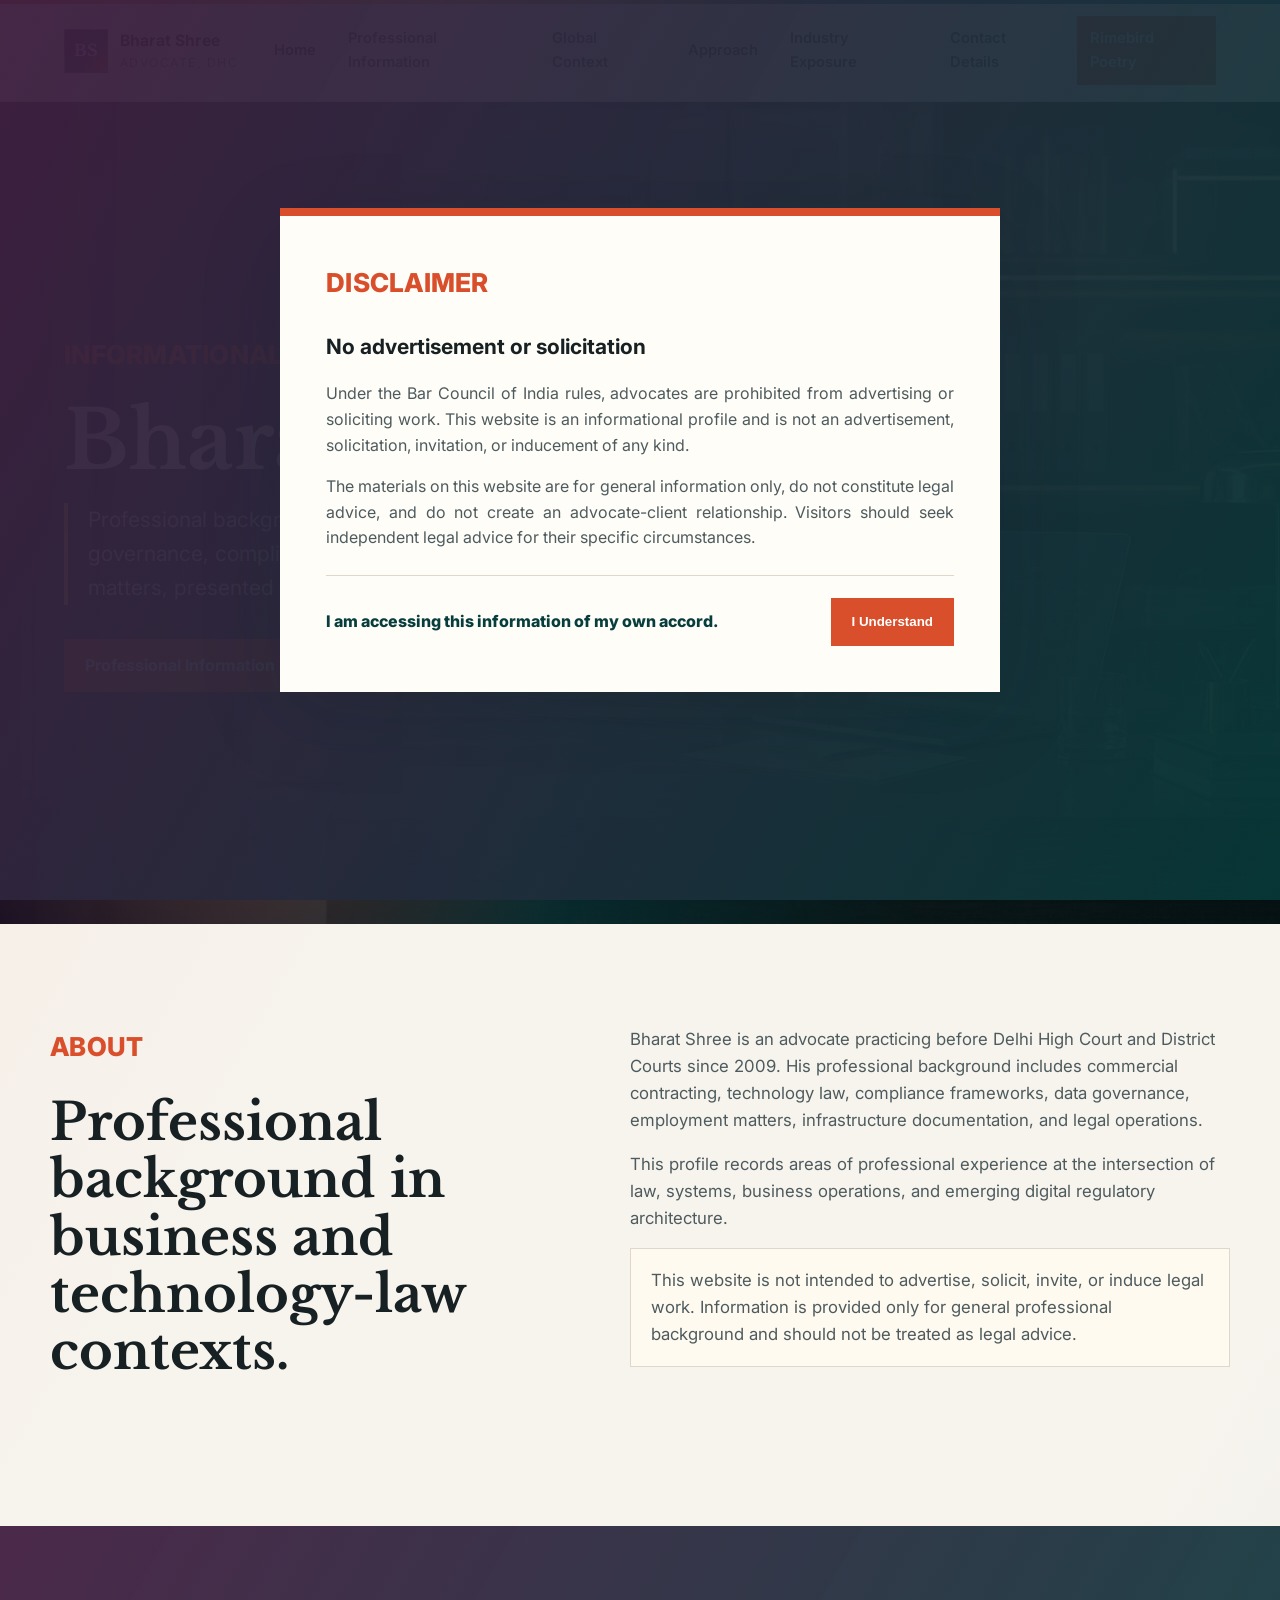
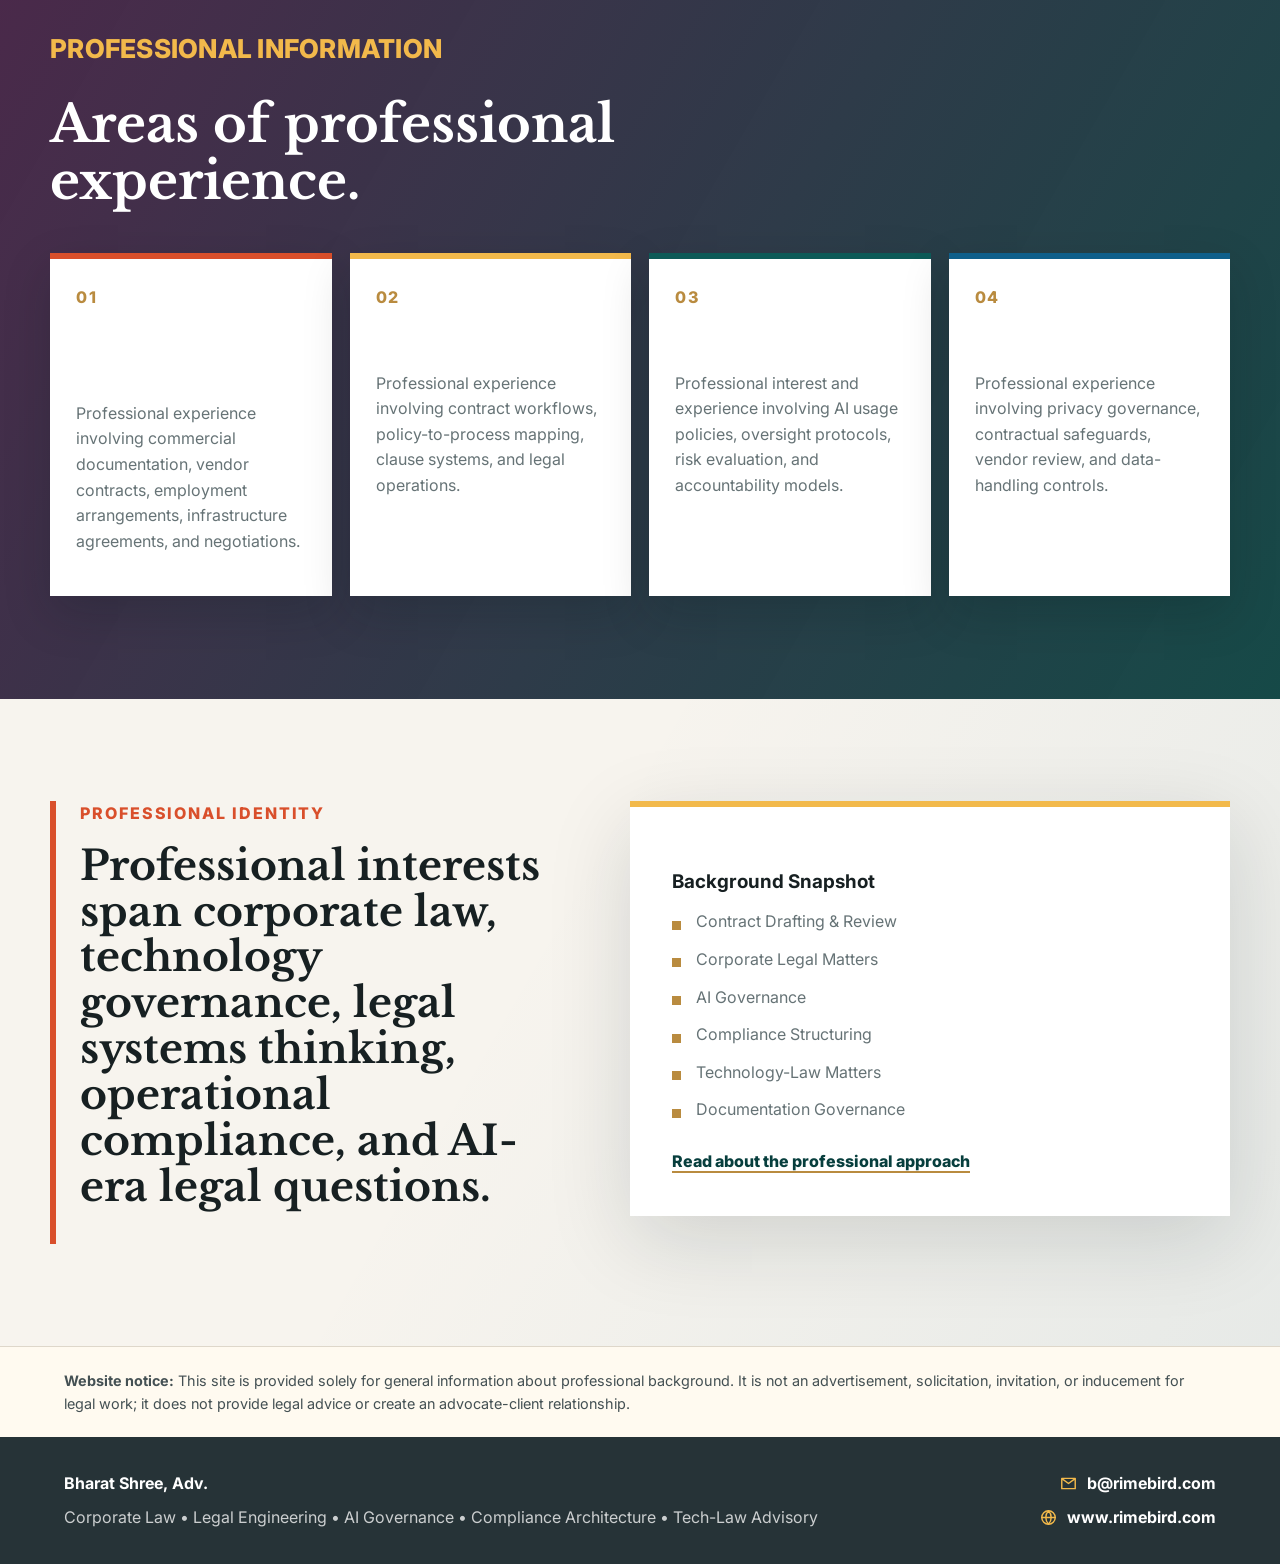
==== commit 6f92436b: "Add files via upload" ====
--- a/index.html
+++ b/index.html
@@ -1,14 +1,14 @@
 <!DOCTYPE html>
 <html lang="en">
-<head> 
+<head>
   <meta charset="UTF-8">
   <meta name="viewport" content="width=device-width, initial-scale=1.0">
-  <title>Bharat Shree | Corporate Law, AI Governance & Legal Engineering</title>
-  <meta name="description" content="Modern corporate legal advisory across commercial law, legal engineering, AI governance, compliance architecture, data protection, and tech-law.">
+  <title>Bharat Shree | Professional Profile</title>
+  <meta name="description" content="Informational professional profile of Bharat Shree. This website is not an advertisement or solicitation for legal work.">
   <link rel="preconnect" href="https://fonts.googleapis.com">
   <link rel="preconnect" href="https://fonts.gstatic.com" crossorigin>
   <link href="https://fonts.googleapis.com/css2?family=Inter:wght@400;500;600;700;800&family=Libre+Baskerville:wght@400;700&display=swap" rel="stylesheet">
-  <link rel="stylesheet" href="styles.css">
+  <link rel="stylesheet" href="styles.css?v=3">
 </head>
 <body>
   <header class="site-header">
@@ -23,27 +23,27 @@
       <span></span><span></span><span></span>
     </button>
     <nav class="site-nav" id="site-nav" aria-label="Primary navigation">
-      <a href="https://www.rimebird.com/">RB Poetry</a>
       <a class="active" href="index.html">Home</a>
-      <a href="practice-areas.html">Practice Areas</a>
-      <a href="global-advisory.html">Global Advisory</a>
+      <a href="practice-areas.html">Professional Information</a>
+      <a href="global-advisory.html">Global Context</a>
       <a href="approach.html">Approach</a>
-      <a href="industries.html">Industries</a>
-      <a class="nav-cta" href="contact.html">Contact</a>
+      <a href="industries.html">Industry Exposure</a>
+      <a href="contact.html">Contact Details</a>
+	  <a class="nav-cta" href="https://www.rimebird.com/">Rimebird Poetry</a>
     </nav>
   </header>
 
   <main>
     <section class="hero">
-      <div class="hero-media" role="img" aria-label="Modern legal technology advisory office"></div>
+      <div class="hero-media" role="img" aria-label="Professional office setting"></div>
       <div class="hero-overlay"></div>
       <div class="hero-content">
-        <p class="eyebrow">Corporate Law &bull; Legal Engineering &bull; AI Governance</p>
+        <p class="eyebrow">Informational Professional Profile</p>
         <h2>Bharat Shree</h2>
-        <p class="hero-copy">Corporate legal advisory for organizations building across contracts, technology systems, compliance frameworks, data governance, and AI-era operations.</p>
+        <p class="hero-copy">Professional background in corporate law, legal engineering, AI governance, compliance architecture, and technology-law matters, presented for general information only.</p>
         <div class="hero-actions">
-          <a class="button primary" href="practice-areas.html">Explore Practice Areas</a>
-          <a class="button secondary" href="contact.html">Start a Consultation</a>
+          <a class="button primary" href="practice-areas.html">Professional Information</a>
+          <a class="button secondary" href="contact.html">Contact Details</a>
         </div>
       </div>
     </section>
@@ -51,40 +51,41 @@
     <section class="section intro-grid">
       <div>
         <p class="section-kicker">About</p>
-        <h2>Legal architecture for complex business and technology environments.</h2>
+        <h2>Professional background in business and technology-law contexts.</h2>
       </div>
       <div class="lead-stack">
-        <p>Bharat Shree is an advocate practising in Delhi High Court since 2009 and a corporate legal advisor with experience spanning commercial contracting, technology law, compliance frameworks, data governance, employment advisory, infrastructure documentation, and strategic legal operations.</p>
-        <p>His work sits at the intersection of law, systems, business operations, and emerging digital regulatory architecture, combining conventional legal advisory with modern compliance structuring and technology-aligned governance models.</p>
+        <p>Bharat Shree is an advocate practicing before Delhi High Court and District Courts since 2009. His professional background includes commercial contracting, technology law, compliance frameworks, data governance, employment matters, infrastructure documentation, and legal operations.</p>
+        <p>This profile records areas of professional experience at the intersection of law, systems, business operations, and emerging digital regulatory architecture.</p>
+        <p class="disclaimer-note">This website is not intended to advertise, solicit, invite, or induce legal work. Information is provided only for general professional background and should not be treated as legal advice.</p>
       </div>
     </section>
 
     <section class="band">
       <div class="section">
         <div class="section-heading">
-          <p class="section-kicker">Core Capabilities</p>
-          <h2>Structured counsel across documentation, governance, and digital risk.</h2>
+          <p class="section-kicker">Professional Information</p>
+          <h2>Areas of professional experience.</h2>
         </div>
         <div class="capability-grid">
           <a class="capability-card" href="practice-areas.html#corporate-commercial">
             <span>01</span>
             <h3>Corporate & Commercial Law</h3>
-            <p>Commercial documentation, vendor contracts, employment arrangements, infrastructure agreements, and negotiation support.</p>
+            <p>Professional experience involving commercial documentation, vendor contracts, employment arrangements, infrastructure agreements, and negotiations.</p>
           </a>
           <a class="capability-card" href="practice-areas.html#legal-engineering">
             <span>02</span>
             <h3>Legal Engineering</h3>
-            <p>Contract workflow structuring, policy-to-process mapping, clause systems, and legal operations optimization.</p>
+            <p>Professional experience involving contract workflows, policy-to-process mapping, clause systems, and legal operations.</p>
           </a>
           <a class="capability-card" href="practice-areas.html#ai-governance">
             <span>03</span>
             <h3>AI Governance</h3>
-            <p>AI usage policies, oversight protocols, vendor risk evaluation, accountability models, and audit preparedness.</p>
+            <p>Professional interest and experience involving AI usage policies, oversight protocols, risk evaluation, and accountability models.</p>
           </a>
           <a class="capability-card" href="practice-areas.html#data-protection">
             <span>04</span>
             <h3>Data Protection</h3>
-            <p>Privacy governance, cross-border compliance, contractual safeguards, vendor review, and data handling controls.</p>
+            <p>Professional experience involving privacy governance, contractual safeguards, vendor review, and data-handling controls.</p>
           </a>
         </div>
       </div>
@@ -93,34 +94,57 @@
     <section class="section split-panel">
       <div class="quote-block">
         <p>Professional Identity</p>
-        <h2>Positioned at the convergence of traditional corporate law, technology governance, legal systems thinking, operational compliance design, and AI-era legal advisory.</h2>
+        <h2>Professional interests span corporate law, technology governance, legal systems thinking, operational compliance, and AI-era legal questions.</h2>
       </div>
       <div class="snapshot">
-        <h3>Services Snapshot</h3>
+        <h3>Background Snapshot</h3>
         <ul class="check-list">
           <li>Contract Drafting & Review</li>
-          <li>Corporate Legal Support</li>
-          <li>AI Governance Advisory</li>
+          <li>Corporate Legal Matters</li>
+          <li>AI Governance</li>
           <li>Compliance Structuring</li>
-          <li>Tech-Law Consultation</li>
+          <li>Technology-Law Matters</li>
           <li>Documentation Governance</li>
         </ul>
-        <a class="text-link" href="approach.html">View professional approach</a>
+        <a class="text-link" href="approach.html">Read about the professional approach</a>
       </div>
     </section>
   </main>
 
+  <div class="disclaimer-modal" data-disclaimer-modal role="dialog" aria-modal="true" aria-labelledby="disclaimer-title" hidden>
+    <div class="disclaimer-box">
+      <p class="section-kicker">Disclaimer</p>
+      <h3 id="disclaimer-title">No advertisement or solicitation</h3>
+      <p>Under the Bar Council of India rules, advocates are prohibited from advertising or soliciting work. This website is an informational profile and is not an advertisement, solicitation, invitation, or inducement of any kind.</p>
+      <p>The materials on this website are for general information only, do not constitute legal advice, and do not create an advocate-client relationship. Visitors should seek independent legal advice for their specific circumstances.</p>
+      <div class="disclaimer-action-row">
+        <span>I am accessing this information of my own accord.</span>
+        <button class="button primary disclaimer-accept" type="button" data-disclaimer-accept>I Understand</button>
+      </div>
+    </div>
+  </div>
+
+  <section class="site-notice" aria-label="Website notice">
+    <p><strong>Website notice:</strong> This site is provided solely for general information about professional background. It is not an advertisement, solicitation, invitation, or inducement for legal work; it does not provide legal advice or create an advocate-client relationship.</p>
+  </section>
+
   <footer class="site-footer">
     <div>
-      <strong>Bharat Shree</strong>
+      <strong>Bharat Shree, Adv.</strong>
       <p>Corporate Law &bull; Legal Engineering &bull; AI Governance &bull; Compliance Architecture &bull; Tech-Law Advisory</p>
     </div>
     <div class="footer-links">
-      <a href="mailto:b@rimebird.com">b@rimebird.com</a>
-      <a href="https://www.rimebird.com">www.rimebird.com</a>
+      <a class="footer-contact-link" href="mailto:b@rimebird.com" aria-label="Email Bharat Shree at b@rimebird.com">
+        <svg viewBox="0 0 24 24" aria-hidden="true" focusable="false"><path d="M3.5 5.5h17v13h-17zM4.5 6.5 12 12l7.5-5.5"/></svg>
+        <span>b@rimebird.com</span>
+      </a>
+      <a class="footer-contact-link" href="https://www.rimebird.com" aria-label="Visit www.rimebird.com">
+        <svg viewBox="0 0 24 24" aria-hidden="true" focusable="false"><circle cx="12" cy="12" r="8.5"/><path d="M3.5 12h17M12 3.5c2.3 2.4 3.4 5.2 3.4 8.5S14.3 18.1 12 20.5C9.7 18.1 8.6 15.3 8.6 12S9.7 5.9 12 3.5Z"/></svg>
+        <span>www.rimebird.com</span>
+      </a>
     </div>
   </footer>
 
-  <script src="script.js"></script>
+  <script src="script.js?v=3"></script>
 </body>
 </html>
--- a/styles.css
+++ b/styles.css
@@ -7,6 +7,10 @@
   --teal: #0d5a57;
   --teal-dark: #073e3d;
   --gold: #b98b3f;
+  --coral: #d94f2b;
+  --plum: #442044;
+  --amber: #f2b94b;
+  --blue: #0f5f8a;
   --slate: #263337;
   --shadow: 0 24px 80px rgba(15, 29, 32, 0.14);
 }
@@ -23,7 +27,10 @@
   margin: 0;
   font-family: "Inter", Arial, sans-serif;
   color: var(--ink);
-  background: var(--paper);
+  background:
+    linear-gradient(120deg, rgba(217, 79, 43, 0.06), transparent 32%),
+    linear-gradient(300deg, rgba(15, 95, 138, 0.08), transparent 36%),
+    var(--paper);
   line-height: 1.6;
 }
 
@@ -45,9 +52,19 @@
   justify-content: space-between;
   gap: 24px;
   padding: 16px clamp(20px, 5vw, 64px);
-  background: rgba(247, 244, 238, 0.94);
+  background: rgba(255, 252, 245, 0.94);
   border-bottom: 1px solid rgba(222, 215, 202, 0.8);
   backdrop-filter: blur(16px);
+}
+
+.site-header::before {
+  content: "";
+  position: absolute;
+  left: 0;
+  right: 0;
+  top: 0;
+  height: 4px;
+  background: linear-gradient(90deg, var(--coral), var(--amber), var(--teal), var(--blue));
 }
 
 .brand {
@@ -63,7 +80,7 @@
   width: 44px;
   height: 44px;
   color: #fff;
-  background: var(--teal-dark);
+  background: linear-gradient(135deg, var(--plum), var(--teal-dark) 52%, var(--coral));
   border: 1px solid rgba(255, 255, 255, 0.24);
   font-family: "Libre Baskerville", Georgia, serif;
   font-weight: 700;
@@ -103,8 +120,8 @@
 
 .site-nav .nav-cta {
   color: #fff;
-  background: var(--teal-dark);
-  border: 1px solid var(--teal-dark);
+  background: var(--coral);
+  border: 1px solid var(--coral);
 }
 
 .site-nav .nav-cta:hover,
@@ -137,6 +154,7 @@
   padding: clamp(64px, 9vw, 120px) clamp(20px, 5vw, 72px);
   overflow: hidden;
   color: #fff;
+  isolation: isolate;
 }
 
 .hero-media,
@@ -146,14 +164,29 @@
 }
 
 .hero-media {
-  background: url("legal-tech-hero.png") center right / cover no-repeat;
+  background: url("assets/legal-tech-hero.png") center right / cover no-repeat;
   transform: scale(1.02);
 }
 
 .hero-overlay {
   background:
-    linear-gradient(90deg, rgba(7, 22, 24, 0.92) 0%, rgba(7, 26, 29, 0.78) 38%, rgba(7, 26, 29, 0.38) 68%, rgba(7, 26, 29, 0.24) 100%),
-    linear-gradient(0deg, rgba(7, 26, 29, 0.44), rgba(7, 26, 29, 0.06));
+    radial-gradient(circle at 82% 18%, rgba(242, 185, 75, 0.22), transparent 24%),
+    radial-gradient(circle at 22% 80%, rgba(217, 79, 43, 0.26), transparent 27%),
+    linear-gradient(90deg, rgba(25, 13, 32, 0.94) 0%, rgba(7, 48, 52, 0.82) 42%, rgba(7, 26, 29, 0.42) 72%, rgba(7, 26, 29, 0.28) 100%),
+    linear-gradient(0deg, rgba(7, 26, 29, 0.48), rgba(7, 26, 29, 0.06));
+}
+
+.hero::after {
+  content: "";
+  position: absolute;
+  right: clamp(20px, 5vw, 72px);
+  bottom: clamp(20px, 5vw, 60px);
+  width: min(420px, 38vw);
+  height: 12px;
+  z-index: 1;
+  background: linear-gradient(90deg, var(--coral), var(--amber), var(--teal));
+  box-shadow: 0 18px 60px rgba(217, 79, 43, 0.35);
+  display: none;
 }
 
 .hero-content {
@@ -163,19 +196,20 @@
 
 .eyebrow,
 .section-kicker {
-  color: var(--gold);
-  font-size: 0.78rem;
-  font-weight: 800;
-  letter-spacing: 0.14em;
-  text-transform: uppercase;
+    color: var(--coral);
+    font-size: 26px;
+    font-weight: 800;
+    letter-spacing: 0.01em;
+    text-transform: uppercase;
 }
 
 .hero h1,
+.hero h2,
 .page-hero h1,
 .contact-hero h1 {
   margin-bottom: 24px;
   font-family: "Libre Baskerville", Georgia, serif;
-  font-size: clamp(3.2rem, 8vw, 7.2rem);
+  font-size: 81px;
   line-height: 0.96;
   letter-spacing: 0;
 }
@@ -184,6 +218,8 @@
   max-width: 650px;
   color: rgba(255, 255, 255, 0.84);
   font-size: clamp(1.08rem, 2vw, 1.32rem);
+  border-left: 4px solid var(--amber);
+  padding-left: 20px;
 }
 
 .hero-actions {
@@ -204,13 +240,14 @@
 }
 
 .button.primary {
-  color: var(--ink);
-  background: #fff;
+  color: #fff;
+  background: var(--coral);
+  border-color: var(--coral);
 }
 
 .button.secondary {
   color: #fff;
-  background: rgba(255, 255, 255, 0.08);
+  background: rgba(255, 255, 255, 0.12);
 }
 
 .section {
@@ -243,9 +280,20 @@
 }
 
 .band {
-  background: #fffaf0;
-  border-top: 1px solid var(--line);
-  border-bottom: 1px solid var(--line);
+  background:
+    linear-gradient(120deg, rgba(68, 32, 68, 0.96), rgba(7, 62, 61, 0.94)),
+    #fffaf0;
+  border-top: 0;
+  border-bottom: 0;
+  color: #fff;
+}
+
+.band .section-kicker {
+  color: var(--amber);
+}
+
+.band h2 {
+  color: #fff;
 }
 
 .section-heading {
@@ -263,8 +311,27 @@
   min-height: 280px;
   padding: 26px;
   background: var(--surface);
-  border: 1px solid var(--line);
-  box-shadow: 0 12px 34px rgba(23, 32, 34, 0.05);
+  border: 0;
+  border-top: 6px solid var(--coral);
+  box-shadow: 0 18px 44px rgba(7, 22, 24, 0.18);
+  transition: transform 180ms ease, box-shadow 180ms ease;
+}
+
+.capability-card:nth-child(2) {
+  border-top-color: var(--amber);
+}
+
+.capability-card:nth-child(3) {
+  border-top-color: var(--teal);
+}
+
+.capability-card:nth-child(4) {
+  border-top-color: var(--blue);
+}
+
+.capability-card:hover {
+  transform: translateY(-6px);
+  box-shadow: 0 26px 60px rgba(7, 22, 24, 0.24);
 }
 
 .capability-card span,
@@ -293,7 +360,7 @@
 
 .quote-block {
   padding-left: 24px;
-  border-left: 4px solid var(--gold);
+  border-left: 6px solid var(--coral);
 }
 
 .quote-block h2 {
@@ -301,7 +368,7 @@
 }
 
 .quote-block p {
-  color: var(--teal);
+  color: var(--coral);
   font-weight: 800;
   text-transform: uppercase;
   letter-spacing: 0.12em;
@@ -312,7 +379,8 @@
 .contact-card {
   padding: clamp(28px, 4vw, 42px);
   background: var(--surface);
-  border: 1px solid var(--line);
+  border: 0;
+  border-top: 6px solid var(--amber);
   box-shadow: var(--shadow);
 }
 
@@ -349,6 +417,69 @@
   border-bottom: 2px solid var(--gold);
 }
 
+.disclaimer-note {
+  padding: 18px 20px;
+  color: #3f4c4e;
+  background: #fffaf0;
+  border: 1px solid var(--line);
+}
+
+.disclaimer-modal {
+  position: fixed;
+  inset: 0;
+  z-index: 50;
+  display: grid;
+  place-items: center;
+  padding: 20px;
+  background:
+    linear-gradient(120deg, rgba(68, 32, 68, 0.88), rgba(7, 62, 61, 0.82)),
+    rgba(10, 19, 20, 0.72);
+}
+
+.disclaimer-modal[hidden] {
+  display: none;
+}
+
+.disclaimer-box {
+  width: min(720px, 100%);
+  padding: clamp(28px, 5vw, 46px);
+  background: #fffdf8;
+  border: 0;
+  border-top: 8px solid var(--coral);
+  box-shadow: var(--shadow);
+}
+
+.disclaimer-box h3 {
+  margin-bottom: 18px;
+  font-size: 21px !important;
+}
+
+.disclaimer-box p:not(.section-kicker) {
+  color: #4e5b5e;
+  text-align: justify;
+}
+
+.disclaimer-action-row {
+  display: flex;
+  align-items: center;
+  justify-content: space-between;
+  gap: 18px;
+  margin-top: 24px;
+  padding-top: 22px;
+  border-top: 1px solid var(--line);
+}
+
+.disclaimer-action-row span {
+  color: var(--teal-dark);
+  font-weight: 800;
+}
+
+.disclaimer-accept {
+  color: #fff;
+  background: var(--coral);
+  border-color: var(--coral);
+}
+
 .page-hero {
   width: min(1060px, calc(100% - 40px));
   margin: 0 auto;
@@ -471,13 +602,26 @@
   background: var(--slate);
 }
 
+.site-notice {
+  padding: 22px clamp(20px, 5vw, 64px);
+  color: #445053;
+  background: #fffaf0;
+  border-top: 1px solid var(--line);
+  font-size: 0.9rem;
+}
+
+.site-notice p {
+  width: min(1180px, 100%);
+  margin: 0 auto;
+}
+
 .site-footer strong {
   color: #fff;
 }
 
 .site-footer p {
   margin: 8px 0 0;
-  max-width: 760px;
+  max-width: 766px;
 }
 
 .footer-links {
@@ -487,6 +631,30 @@
   text-align: right;
   color: #fff;
   font-weight: 700;
+}
+
+.footer-contact-link {
+  display: inline-flex;
+  align-items: center;
+  justify-content: flex-end;
+  gap: 9px;
+}
+
+.footer-contact-link svg {
+  width: 19px;
+  height: 19px;
+  flex: 0 0 auto;
+  fill: none;
+  stroke: var(--amber);
+  stroke-linecap: round;
+  stroke-linejoin: round;
+  stroke-width: 1.8;
+}
+
+.footer-contact-link:hover span,
+.footer-contact-link:focus-visible span {
+  text-decoration: underline;
+  text-underline-offset: 4px;
 }
 
 @media (max-width: 980px) {
@@ -574,4 +742,8 @@
     margin-top: 22px;
     text-align: left;
   }
-}
+
+  .footer-contact-link {
+    justify-content: flex-start;
+  }
+}
